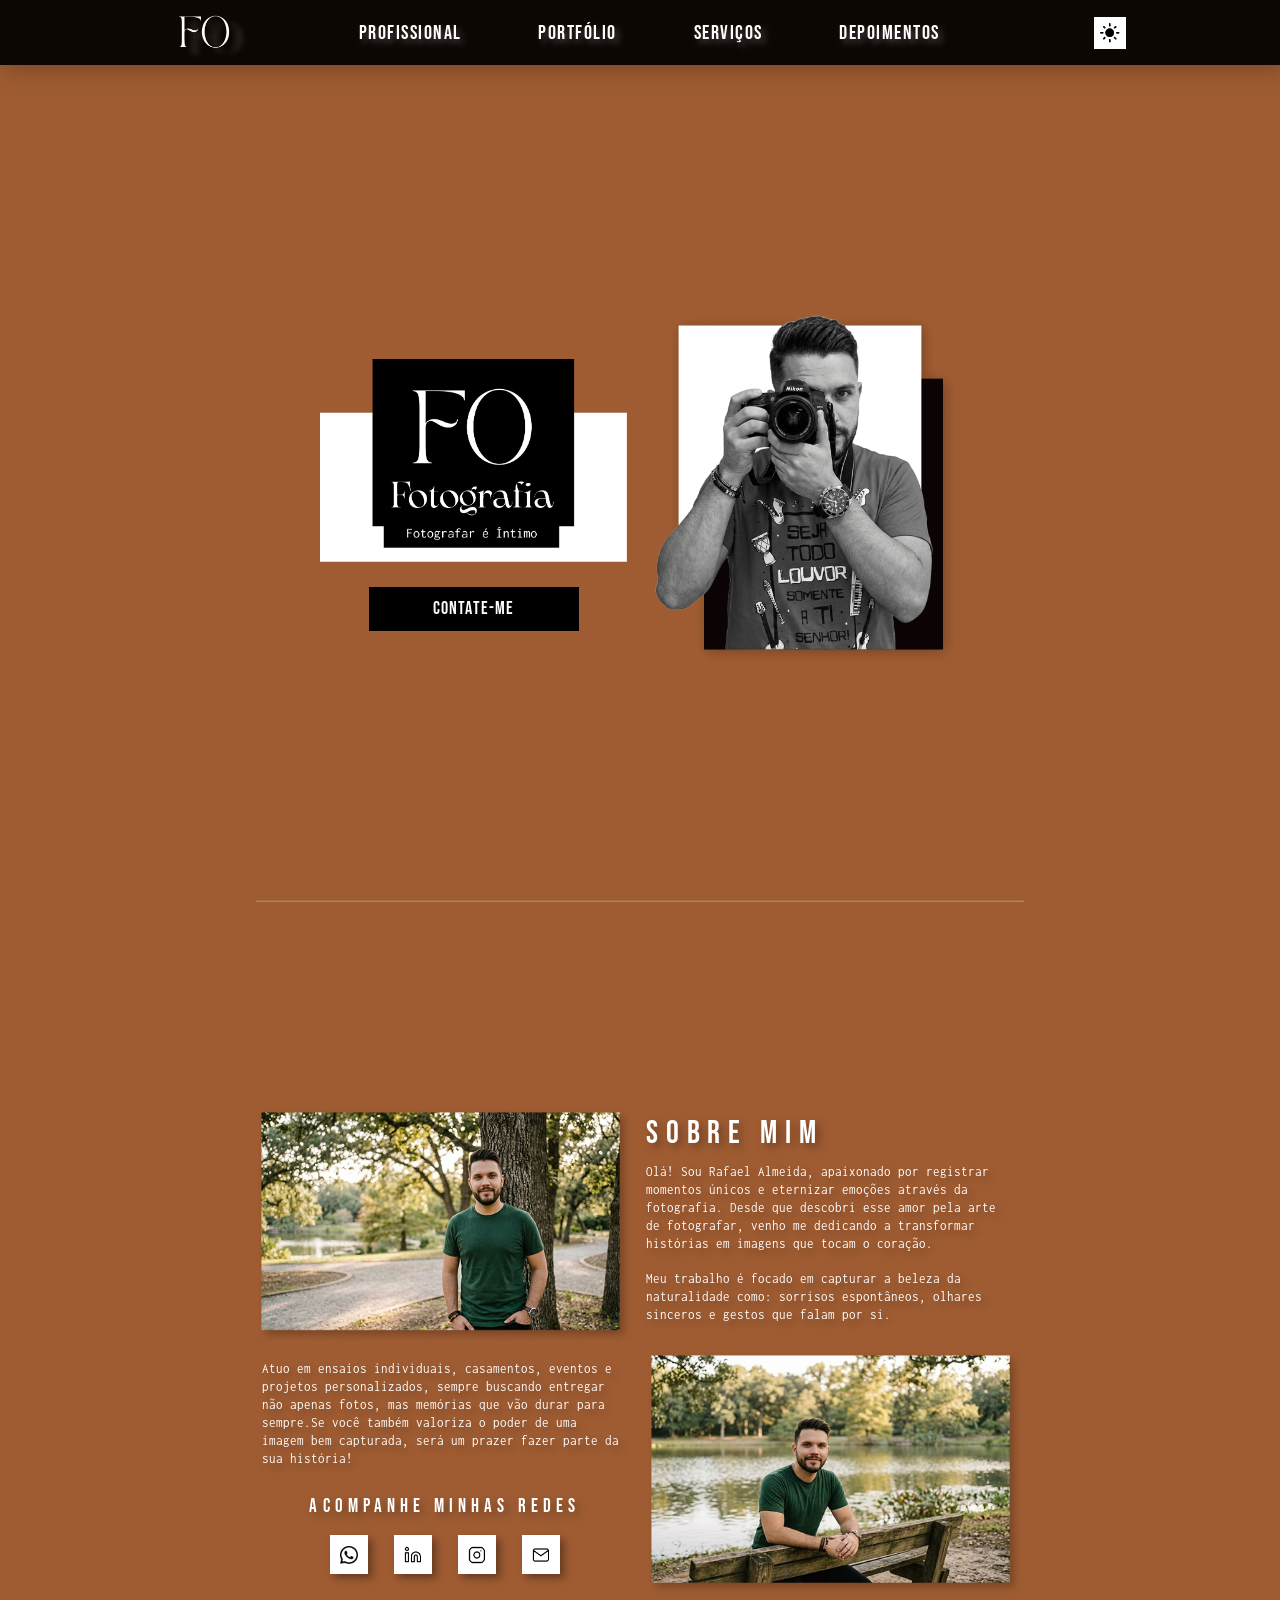
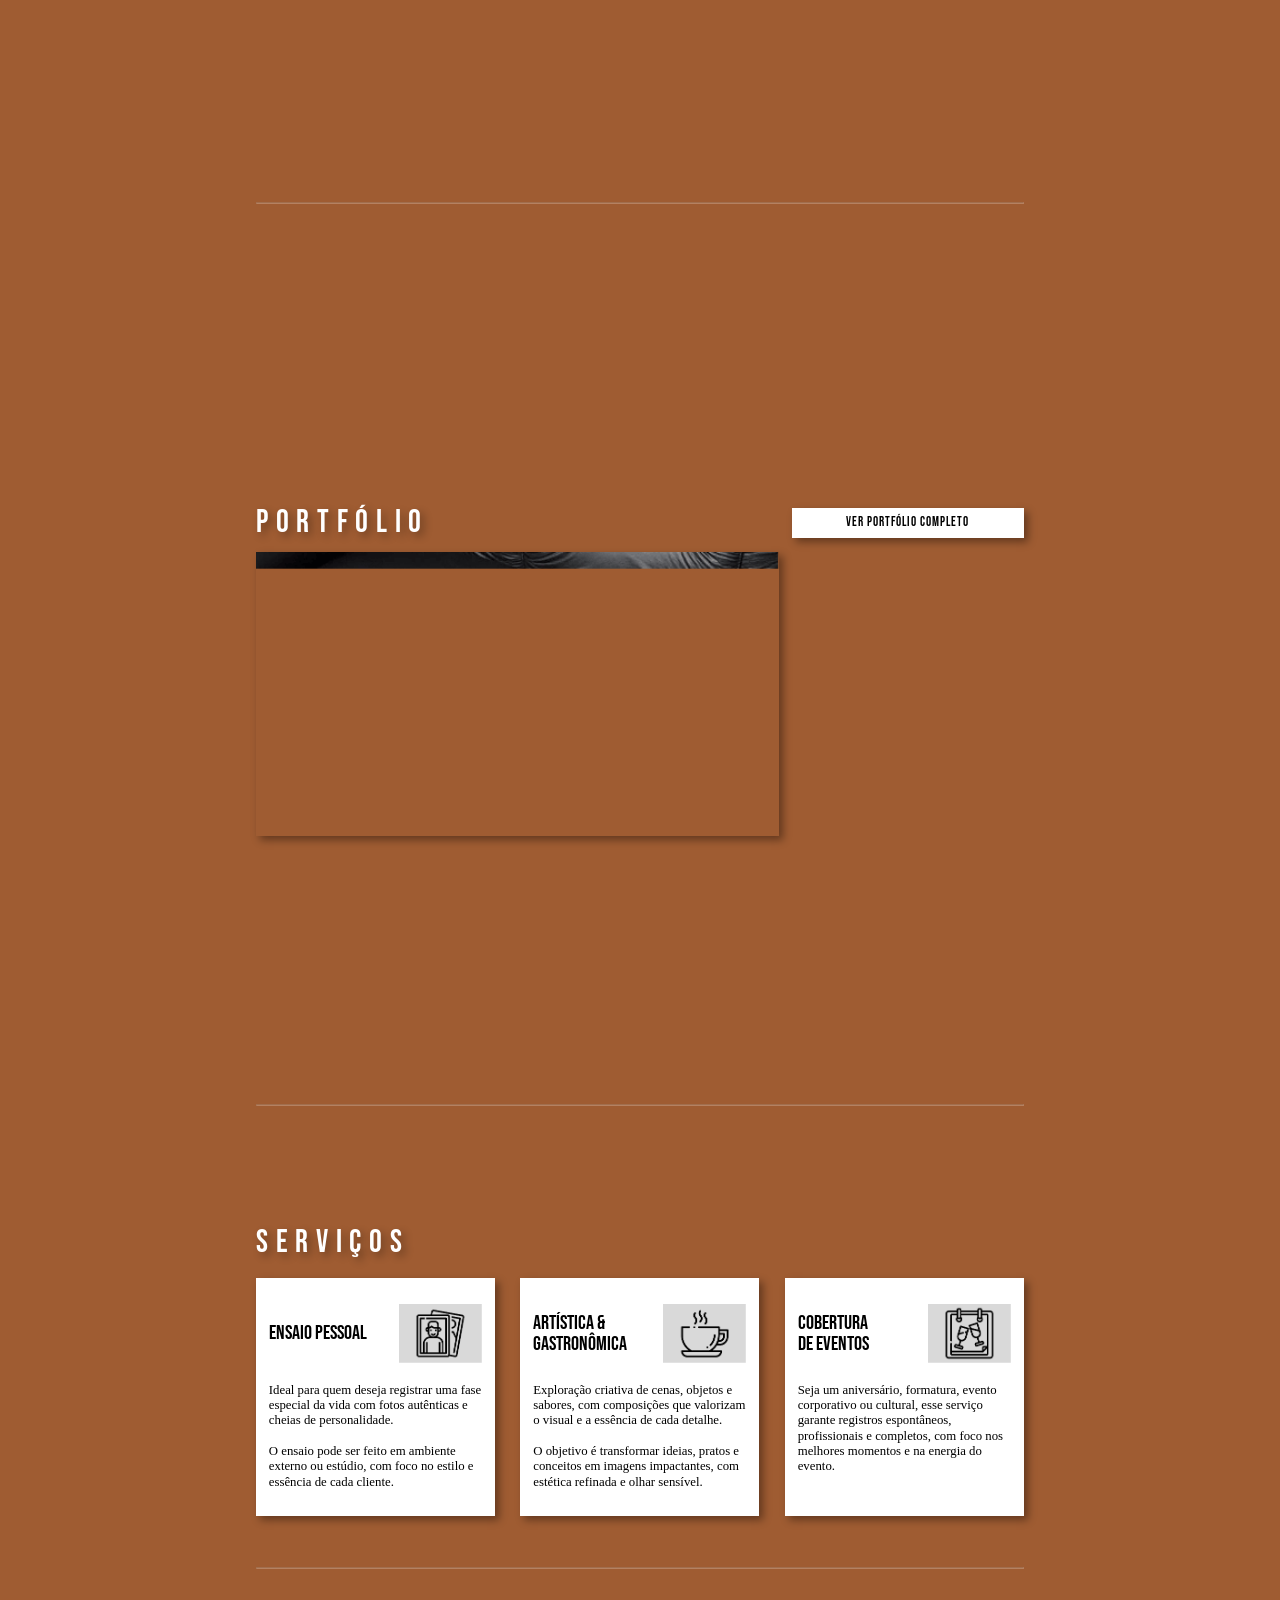
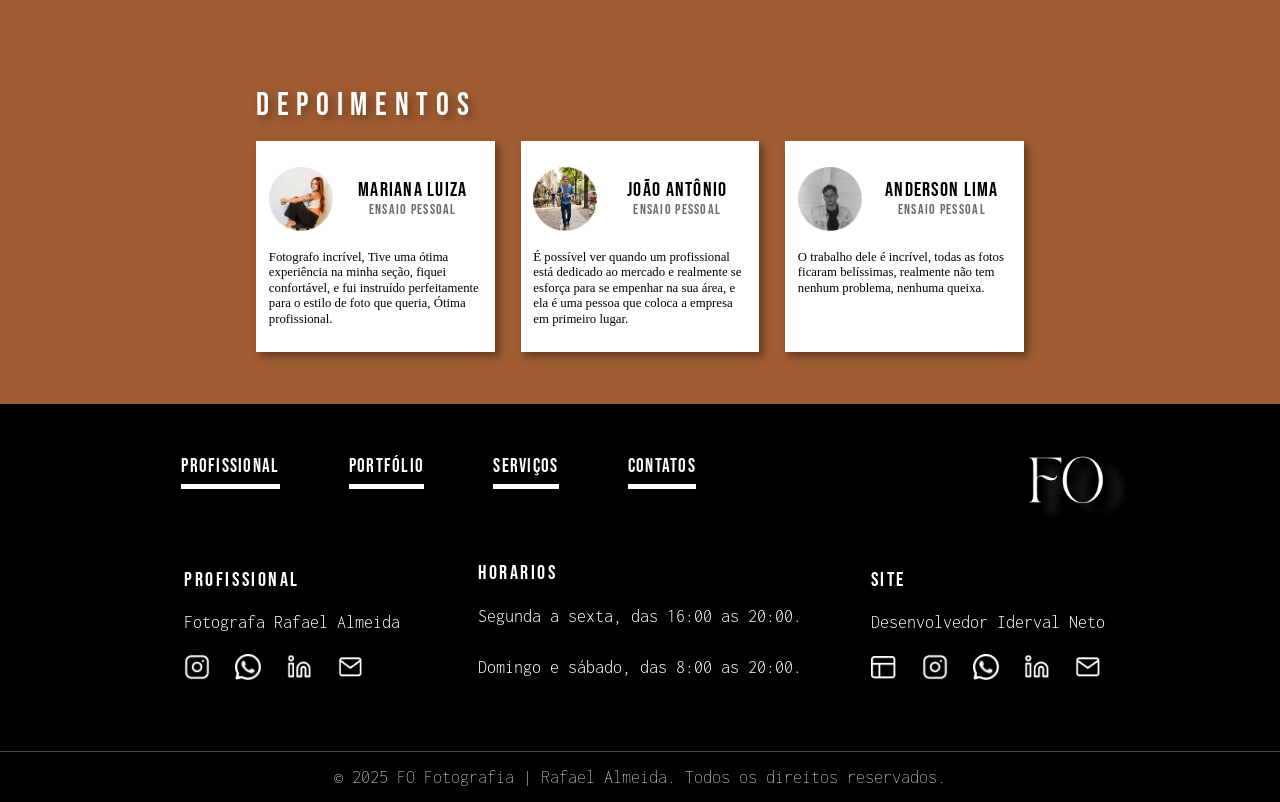
==== index.html @ a3df3e4e "feat: adiciona metatags de divulgação e imagem og" ====
<!doctype html>
<html lang="pt-br" class="tema-dark">
  <head>
    <link rel="stylesheet" href="style/style.css" />
    <meta charset="UTF-8" />
    <meta name="viewport" content="width=device-width, initial-scale=1.0" />

    <meta
      name="description"
      content="Confira meus projetos e experiências como desenvolvedor."
    />

    <meta property="og:type" content="website" />
    <meta property="og:title" content="Fo Fotografia - Fotografar é Íntimo" />
    <meta
      property="og:description"
      content="Confira fotos de antigos clientes e saiba mais sobre meus serviços."
    />
    <meta
      property="og:image"
      content="https://iderval-neto-dev.netlify.app/src/img/og-img.png"
    />
    <meta property="og:url" content="https://iderval-neto-dev.netlify.app/" />
    <meta property="og:image:width" content="1200" />
    <meta property="og:image:height" content="630" />

    <meta name="twitter:card" content="summary_large_image" />
    <meta name="twitter:title" content="Fo Fotografia - Fotografar é Íntimo" />
    <meta
      name="twitter:description"
      content="Confira fotos de antigos clientes e saiba mais sobre meus serviços."
    />
    <meta
      name="twitter:image"
      content="https://iderval-neto-dev.netlify.app/src/img/og-img.png"
    />

    <link rel="icon" href="favicon.png" />
    <title>Fo Fotografia</title>
  </head>

  <body>
    <header class="menu-select menu-hidden">
      <button class="button-menu">
        <img
          class="img-menu"
          src="src/icon/icon-menu-white.png"
          alt="icone de menu"
        />
      </button>

      <a href="#home" title="Seção Inicial"
        ><img
          class="logo-header"
          src="src/img/logo-white.png"
          alt="logo da Fo Fotografia"
      /></a>

      <nav>
        <ul>
          <li><a href="#about" title="Seção Sobre Mim">PROFISSIONAL</a></li>
          <li>
            <a href="#portfolio" title="Seção de Portifólio">PORTFÓLIO</a>
          </li>
          <li><a href="#services" title="Seção de Serviços">SERVIÇOS</a></li>
          <li>
            <a href="#testimonials" title="Seção de Depoimentos">Depoimentos</a>
          </li>
        </ul>
      </nav>

      <button class="mode-button" title="Mude o Tema">
        <img
          class="icon-mode"
          src="src/icon/icon-dark-mode.png"
          alt="icone de tema luz"
        />
      </button>
    </header>
    <main>
      <section id="home">
        <div class="home-container">
          <picture class="img-banner-home">
            <source
              media="(min-width:1000px)"
              srcset="src/img/banner-home-desktop.png"
            />
            <source
              media="(min-width:500px)"
              srcset="src/img/banner-home-tablet.png"
            />
            <img
              src="src/img/banner-home-mobile.png"
              alt="foto do fotografo tirando foto"
            />
          </picture>
          <picture class="img-content-home">
            <source
              media="(min-width:1000px)"
              srcset="src/img/banner-content-home-desktop.png"
            />
            <source
              media="(min-width:500px)"
              srcset="src/img/banner-content-home-tablet.png"
            />
            <img
              src="src/img/banner-content-home-mobile.png"
              alt="imagem com a logo da Fo Fotografia."
            />
          </picture>
          <a
            href="#"
            title="Entre em Contato Comigo"
            target="_blank"
            class="buttom-contact-home"
            >Contate-me</a
          >
        </div>
      </section>

      <hr />

      <section id="about">
        <div class="container-about">
          <h1 class="title-section">Sobre mim</h1>

          <picture class="img-about-1">
            <img
              src="src/img/img-1-about.png"
              alt="Foto do fotogrado encostado em uma arvore"
              loading="lazy"
            />
          </picture>

          <p class="p-1">
            Olá! Sou Rafael Almeida, apaixonado por registrar momentos únicos e
            eternizar emoções através da fotografia. Desde que descobri esse
            amor pela arte de fotografar, venho me dedicando a transformar
            histórias em imagens que tocam o coração.<br /><br />Meu trabalho é
            focado em capturar a beleza da naturalidade como: sorrisos
            espontâneos, olhares sinceros e gestos que falam por si.
          </p>

          <picture class="img-about-2">
            <img
              src="src/img/img-2-about.png"
              alt="Foto do fotogrado sentando em um banco com um lago atras dele"
              loading="lazy"
            />
          </picture>

          <p class="p-2">
            Atuo em ensaios individuais, casamentos, eventos e projetos
            personalizados, sempre buscando entregar não apenas fotos, mas
            memórias que vão durar para sempre.Se você também valoriza o poder
            de uma imagem bem capturada, será um prazer fazer parte da sua
            história!
          </p>

          <div class="section-socials">
            <h2>Acompanhe Minhas Redes</h2>
            <div class="icons-about">
              <a href="#" title="Fale Comigo Pelo Whatsapp" target="_blank"
                ><img
                  class="about-whatsapp"
                  src="src/icon/icon-whatsapp-black.png"
                  alt="icone do whatsapp"
              /></a>
              <a href="#" title="Veja meu Linkedin" target="_blank"
                ><img
                  class="about-linkedin"
                  src="src/icon/icon-linkedin-black.png"
                  alt="icone do linkedin"
              /></a>
              <a href="#" title="Veja meu Instagram" target="_blank"
                ><img
                  class="about-instagram"
                  src="src/icon/icon-instagram-black.png"
                  alt="icone do instagram"
              /></a>
              <a href="#" title="Me mande um e-mail" target="_blank"
                ><img
                  class="about-e-mail"
                  src="src/icon/icon-e-mail-black.png"
                  alt="icone do e-mail"
              /></a>
            </div>
          </div>
        </div>
      </section>

      <hr />

      <section id="portfolio">
        <div class="container-portfolio">
          <h1 class="title-section">Portfólio</h1>

          <div class="content-portfolio">
            <picture class="img1">
              <source
                media="(min-width:1000px)"
                srcset="src/img/portfolio/geral/img-portfolio-1-desktop.png"
              />

              <img
                src="src/img/portfolio/geral/img-portfolio-1.png"
                alt="foto de um cliente fazendo pose encostado em um sofá de couro"
                loading="lazy"
              />
            </picture>

            <picture class="img2">
              <source
                media="(min-width:1000px)"
                srcset="src/img/portfolio/geral/img-portfolio-2-desktop.png" />

              <img
                src="src/img/portfolio/geral/img-portfolio-2.png"
                alt="foto de um cliente fazendo pose encostado em uma parede"
                loading="lazy"
            /></picture>

            <picture class="img3">
              <source
                media="(min-width:1000px)"
                srcset="src/img/portfolio/geral/img-portfolio-3-desktop.png" />

              <img
                src="src/img/portfolio/geral/img-portfolio-3.png"
                alt="foto de um evento/show"
                loading="lazy"
            /></picture>

            <picture class="img4">
              <source
                media="(min-width:1000px)"
                srcset="src/img/portfolio/geral/img-portfolio-4-desktop.png" />

              <img
                src="src/img/portfolio/geral/img-portfolio-4.png"
                alt="foto de um cliente sentado fazendo pose e um banco com o fundo todo branco"
                loading="lazy"
            /></picture>

            <picture class="img5">
              <source
                media="(min-width:1000px)"
                srcset="src/img/portfolio/geral/img-portfolio-5-desktop.png" />

              <img
                src="src/img/portfolio/geral/img-portfolio-5.png"
                alt="foto de 3 clientes fazendo pose juntos com um fundo metalico"
                loading="lazy"
            /></picture>

            <picture class="img6">
              <source
                media="(min-width:1000px)"
                srcset="src/img/portfolio/geral/img-portfolio-6-desktop.png"
                loading="lazy" />

              <img
                src="src/img/portfolio/geral/img-portfolio-6.png"
                alt="foto de um cliente fazendo pose no inicio de uma escadaria"
            /></picture>

            <picture class="img7">
              <source
                media="(min-width:1000px)"
                srcset="src/img/portfolio/geral/img-portfolio-7-desktop.png" />

              <img
                src="src/img/portfolio/geral/img-portfolio-7.png"
                alt="foto de uma torta de maracujá em um prato branco"
                loading="lazy"
            /></picture>
          </div>

          <a
            href="portfolio.html"
            title="Ver portfolio"
            class="button-portfolio"
            >Ver Portfólio Completo</a
          >
        </div>
      </section>

      <hr />

      <section id="services">
        <div class="container-services">
          <h1 class="title-section">Serviços</h1>
          <div class="content-services">
            <article>
              <header>
                <h2>ensaio pessoal</h2>
                <picture>
                  <source
                    media="(500px)"
                    srcset="src/img/img-service-1-desktop.png"
                  />
                  <img
                    src="src/img/img-service-1-mobile.png"
                    alt="imagem animada de fotos de pessoas representando fotos de ensaio pessoal"
                  />
                </picture>
              </header>
              <footer>
                <p>
                  Ideal para quem deseja registrar uma fase especial da vida com
                  fotos autênticas e cheias de personalidade.<br /><br />O
                  ensaio pode ser feito em ambiente externo ou estúdio, com foco
                  no estilo e essência de cada cliente.
                </p>
              </footer>
            </article>

            <article>
              <header>
                <h2>Artística &<br />Gastronômica</h2>
                <picture>
                  <source
                    media="(500px)"
                    srcset="src/img/img-service-2-desktop.png"
                  />
                  <img
                    src="src/img/img-service-2-mobile.png"
                    alt="imagem de uma xicara representando foto artistica e gastronõmica"
                  />
                </picture>
              </header>
              <footer>
                <p>
                  Exploração criativa de cenas, objetos e sabores, com
                  composições que valorizam o visual e a essência de cada
                  detalhe.<br /><br />O objetivo é transformar ideias, pratos e
                  conceitos em imagens impactantes, com estética refinada e
                  olhar sensível.
                </p>
              </footer>
            </article>

            <article>
              <header>
                <h2>Cobertura<br />de Eventos</h2>
                <picture>
                  <source
                    media="(500px)"
                    srcset="src/img/img-service-3-desktop.png"
                  />
                  <img
                    src="src/img/img-service-3-mobile.png"
                    alt="imagem de um calendario com uma imagem de taças, representando seção de cobertura de eventos"
                  />
                </picture>
              </header>
              <footer>
                <p>
                  Seja um aniversário, formatura, evento corporativo ou
                  cultural, esse serviço garante registros espontâneos,
                  profissionais e completos, com foco nos melhores momentos e na
                  energia do evento.
                </p>
              </footer>
            </article>
          </div>
        </div>
      </section>

      <hr />

      <section id="testimonials">
        <div class="container-testimonials">
          <h1 class="title-section">Depoimentos</h1>
          <div class="content-testimonials">
            <article>
              <header>
                <img
                  src="src/img/img-testimonials-1.png"
                  alt="foto de perfil do clinete Mariana Luiza"
                />
                <div class="content-text">
                  <h2>Mariana Luiza</h2>
                  <h3>eNSAIO pESSOAL</h3>
                </div>
              </header>
              <footer>
                <p>
                  Fotografo incrível, Tive uma ótima experiência na minha seção,
                  fiquei confortável, e fui instruído perfeitamente para o
                  estilo de foto que queria, Ótima profissional.
                </p>
              </footer>
            </article>

            <article>
              <header>
                <img
                  src="src/img/img-testimonials-2.png"
                  alt="foto de perfil do clinete João Antônio"
                />
                <div class="content-text">
                  <h2>João Antônio</h2>
                  <h3>Ensaio Pessoal</h3>
                </div>
              </header>
              <footer>
                <p>
                  É possível ver quando um profissional está dedicado ao mercado
                  e realmente se esforça para se empenhar na sua área, e ela é
                  uma pessoa que coloca a empresa em primeiro lugar.
                </p>
              </footer>
            </article>

            <article>
              <header>
                <img
                  src="src/img/img-testimonials-3.png"
                  alt="foto de perfil do clinete Anderson lima"
                />
                <div class="content-text">
                  <h2>Anderson lima</h2>
                  <h3>eNSAIO pESSOAL</h3>
                </div>
              </header>
              <footer>
                <p>
                  O trabalho dele é incrível, todas as fotos ficaram belíssimas,
                  realmente não tem nenhum problema, nenhuma queixa.
                </p>
              </footer>
            </article>
          </div>
        </div>
      </section>
    </main>

    <footer class="footer-primary">
      <img
        class="logo-footer"
        src="src/img/logo-white.png"
        alt="Logo do Fo Fotografia"
        loading="lazy"
      />

      <nav>
        <ul>
          <li><a href="#about">Profissional</a></li>
          <li><a href="portfolio.html">Portfólio</a></li>
          <li><a href="#services">Serviços</a></li>
          <li><a href="#home">Contatos</a></li>
        </ul>
      </nav>

      <div class="data-professional container-1">
        <h3>PROFISSIONAL</h3>
        <p>Fotografa Rafael Almeida</p>
        <div class="links-social">
          <a
            href="#"
            title="Instagram do Fotografo"
            target="_blank"
            rel="noopener noreferrer"
            ><img
              src="src/icon/icon-instagram-footer.png"
              alt="icone do instagram"
          /></a>
          <a
            href="#"
            title="Whatsapp do Fotografo"
            target="_blank"
            rel="noopener noreferrer"
            ><img
              src="src/icon/icon-whatsapp-footer.png"
              alt="icone do whatsapp"
          /></a>
          <a
            href="#"
            title="Linkedin do Fotografo"
            target="_blank"
            rel="noopener noreferrer"
            ><img
              src="src/icon/icon-linkedin-footer.png"
              alt="icone do linkedin"
          /></a>
          <a
            href="#"
            title="E-mail do Fotografo"
            target="_blank"
            rel="noopener noreferrer"
            ><img src="src/icon/icon-e-mail-footer.png" alt="icone do e-mail"
          /></a>
        </div>
      </div>

      <div class="data-professional container-2">
        <h3>HORARIOS</h3>
        <p>Segunda a sexta, das 16:00 as 20:00.</p>
        <p>Domingo e sábado, das 8:00 as 20:00.</p>
      </div>

      <div class="data-professional container-3">
        <h3>SITE</h3>
        <p>Desenvolvedor Iderval Neto</p>
        <div class="links-social">
          <a
            href="#"
            title="Site do Desenvolvedor"
            target="_blank"
            rel="noopener noreferrer"
            ><img
              src="src/icon/icon-site-footer.png"
              alt="icone do Site do Desenvolvedor"
          /></a>
          <a
            href="#"
            title="Instagram do Desenvolvedor"
            target="_blank"
            rel="noopener noreferrer"
            ><img
              src="src/icon/icon-instagram-footer.png"
              alt="icone do instagram"
          /></a>
          <a
            href="#"
            title="Whatsapp do Desenvolvedor"
            target="_blank"
            rel="noopener noreferrer"
            ><img
              src="src/icon/icon-whatsapp-footer.png"
              alt="icone do whatsapp"
          /></a>
          <a
            href="#"
            title="Linkedin do Desenvolvedor"
            target="_blank"
            rel="noopener noreferrer"
            ><img
              src="src/icon/icon-linkedin-footer.png"
              alt="icone do linkedin"
          /></a>
          <a
            href="#"
            title="E-mail do Desenvolvedor"
            target="_blank"
            rel="noopener noreferrer"
            ><img src="src/icon/icon-e-mail-footer.png" alt="icone do e-mail"
          /></a>
        </div>
      </div>

      <div class="ms-footer">
        <p>
          © 2025 FO Fotografia | Rafael Almeida. Todos os direitos reservados.
        </p>
      </div>
    </footer>

    <script src="script/script.js" defer></script>
    <script src="script/tema.js" defer></script>
  </body>
</html>
---- style/style.css ----
@import url(reset.css);
@import url(header.css);
@import url(home.css);
@import url(about.css);
@import url(portfolio.css);
@import url(services.css);
@import url(testimonials.css);
@import url(footer.css);
@import url(global.css);
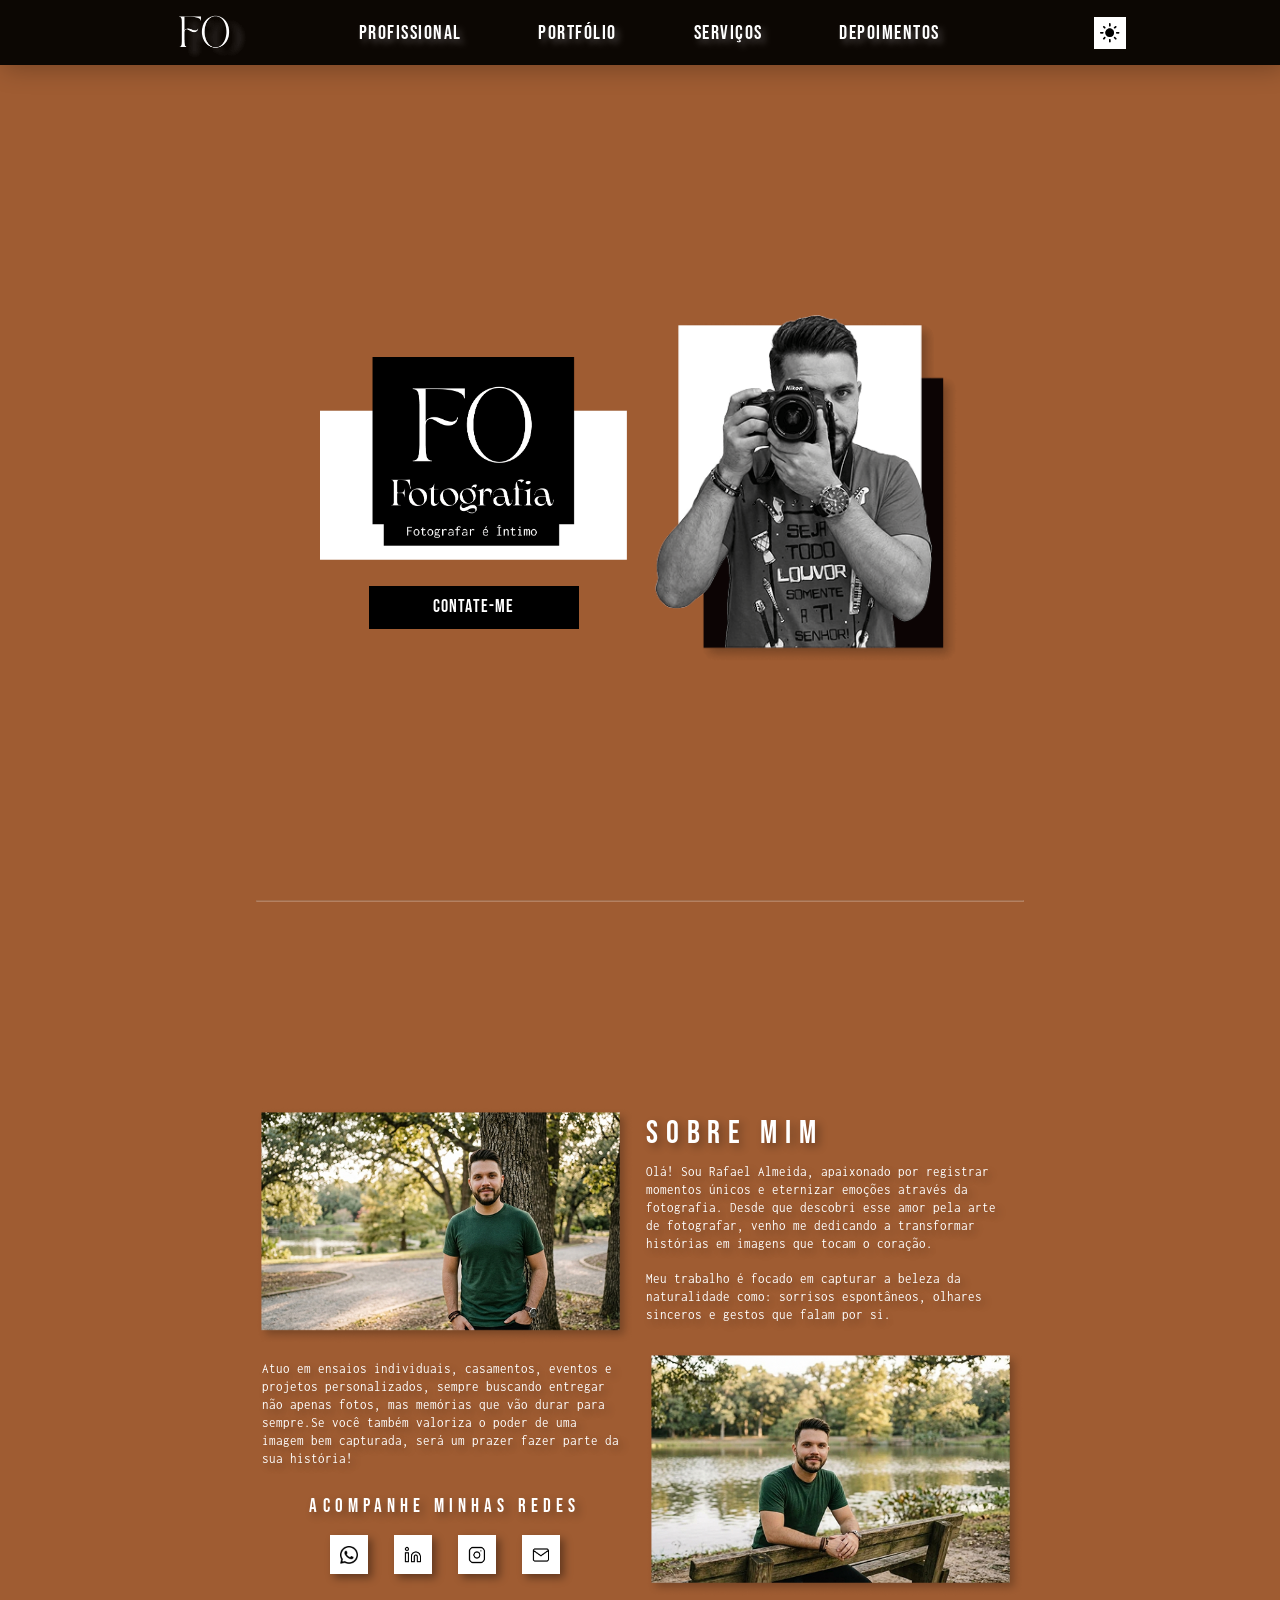
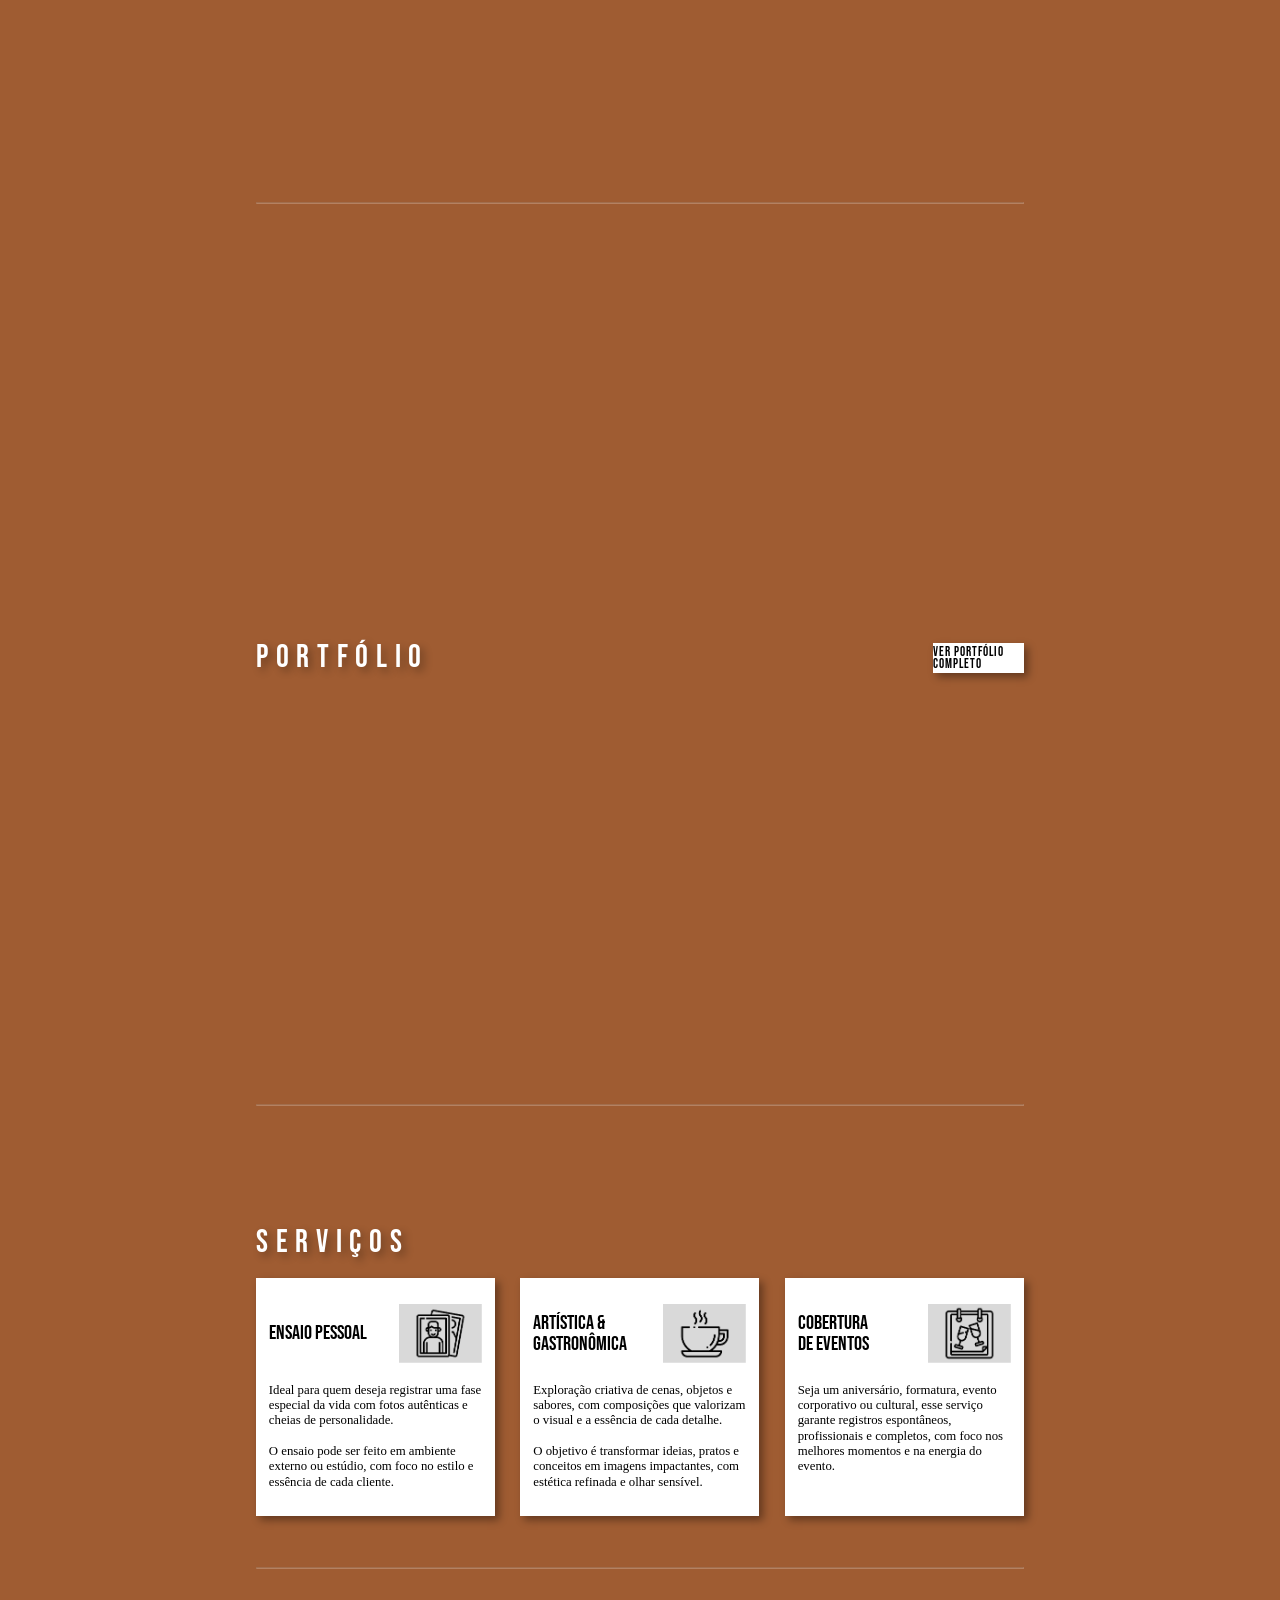
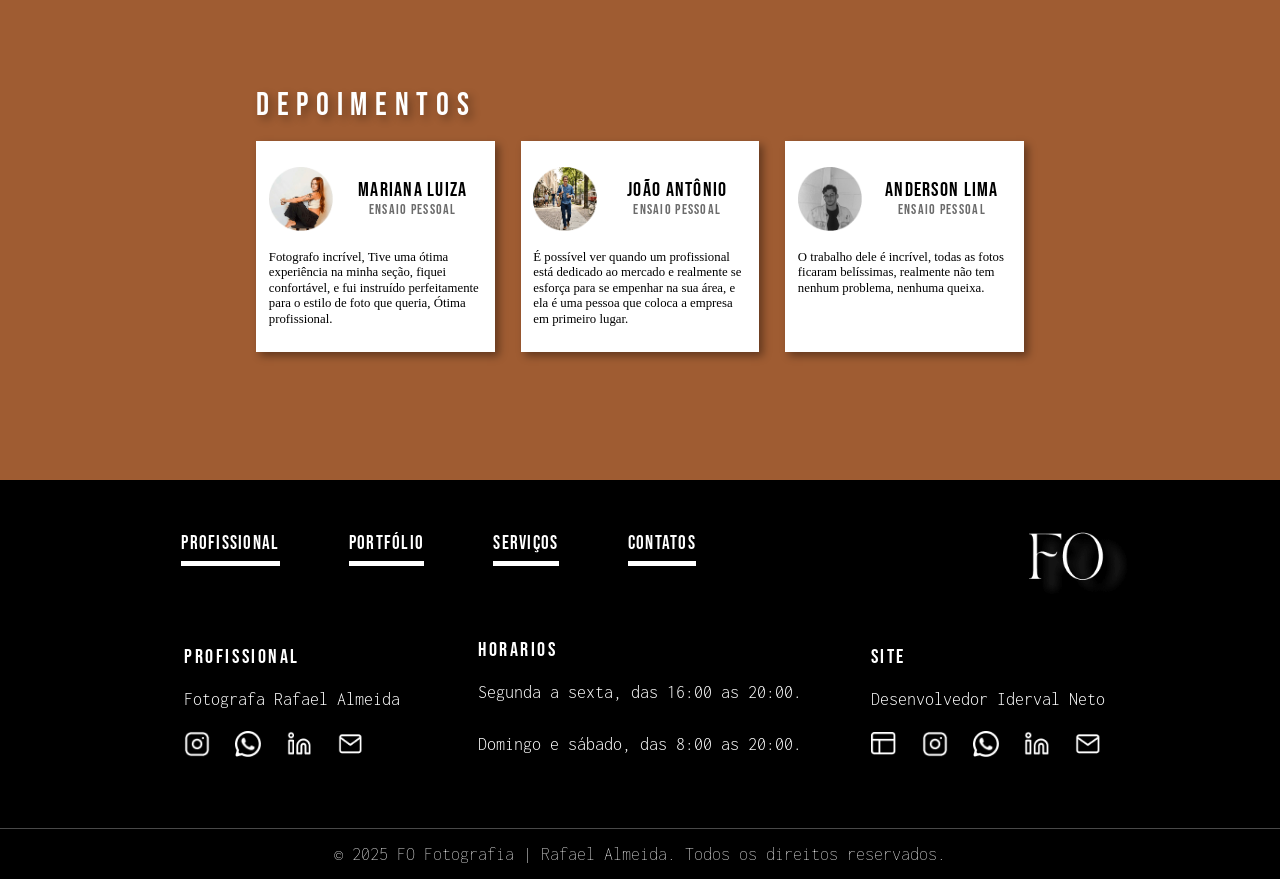
==== commit b9e3ef6f: "feat: adiciona descrição de imagens na pagina portfolio.html" ====
--- a/index.html
+++ b/index.html
@@ -238,7 +238,7 @@
 
               <img
                 src="src/img/portfolio/geral/img-portfolio-4.png"
-                alt="foto de um cliente sentado fazendo pose e um banco com o fundo todo branco"
+                alt="foto de um cliente sentado fazendo pose e um branco com o fundo todo branco"
                 loading="lazy"
             /></picture>
 
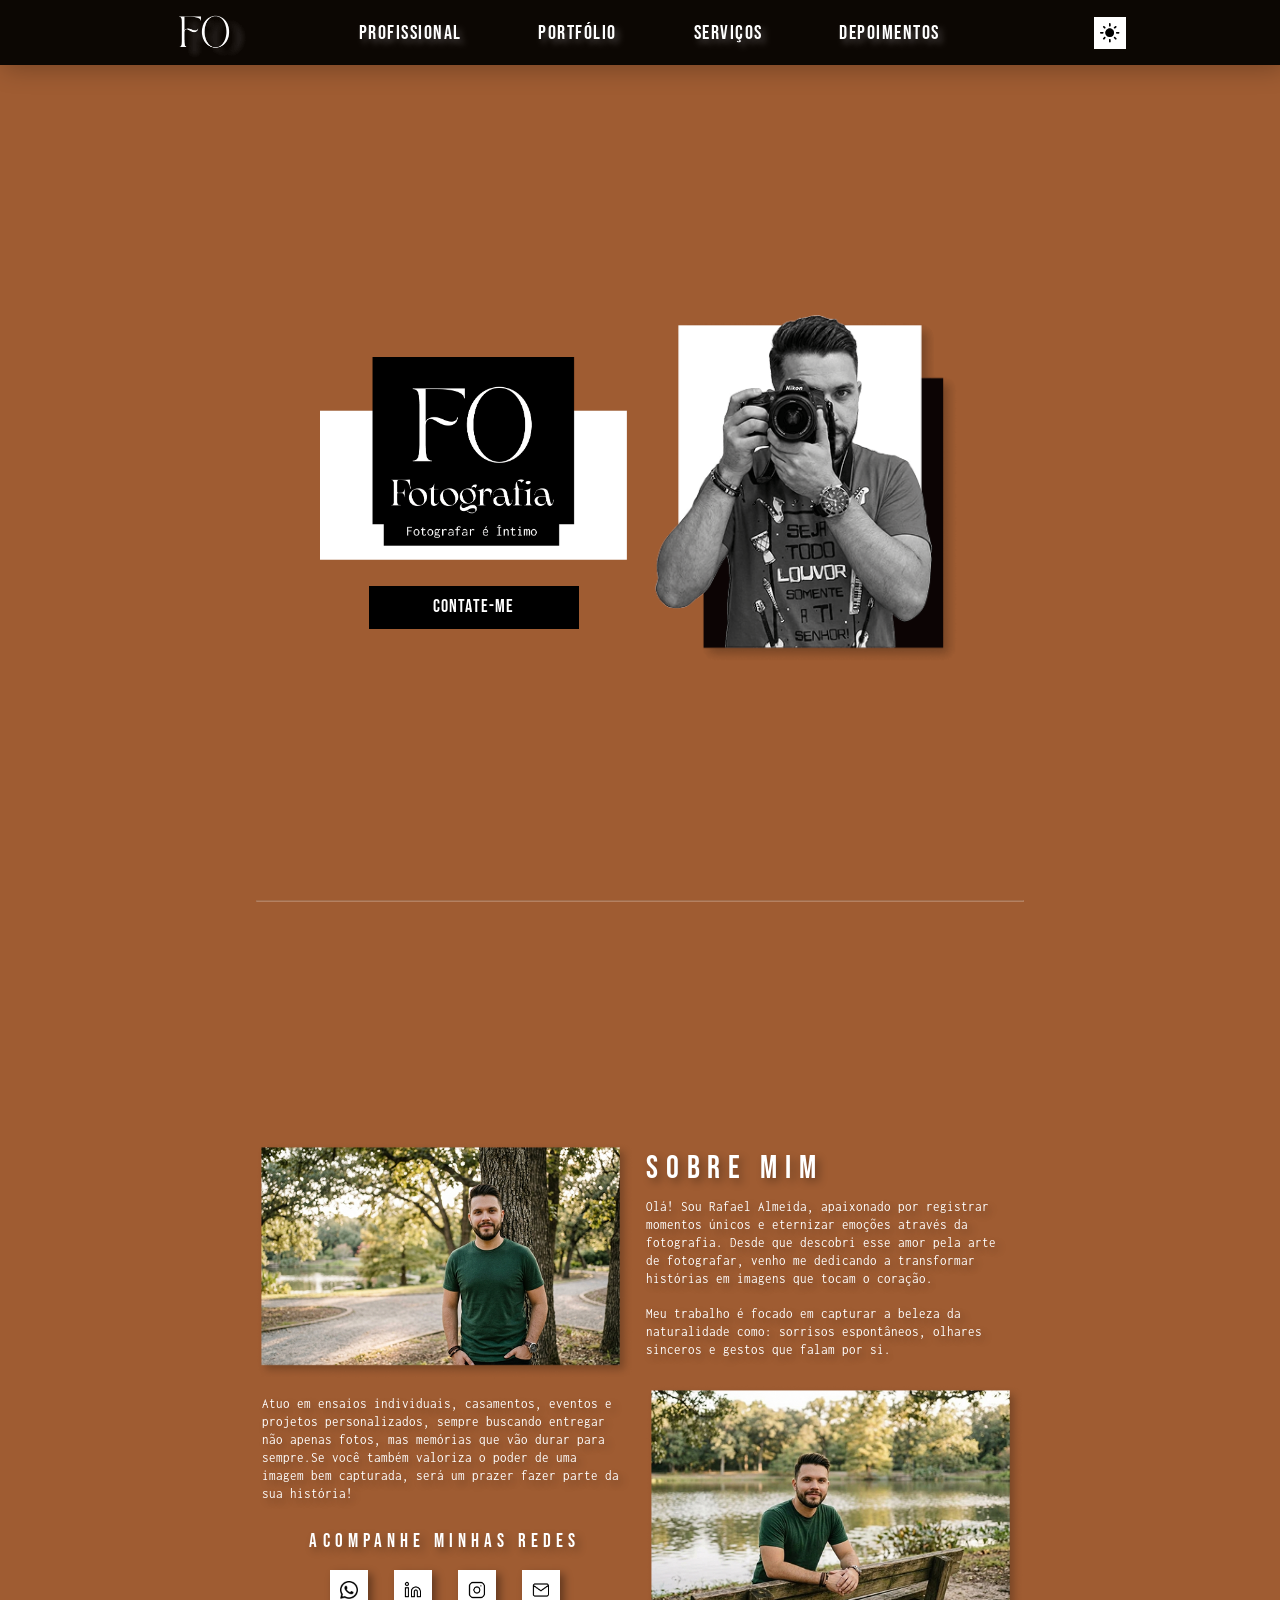
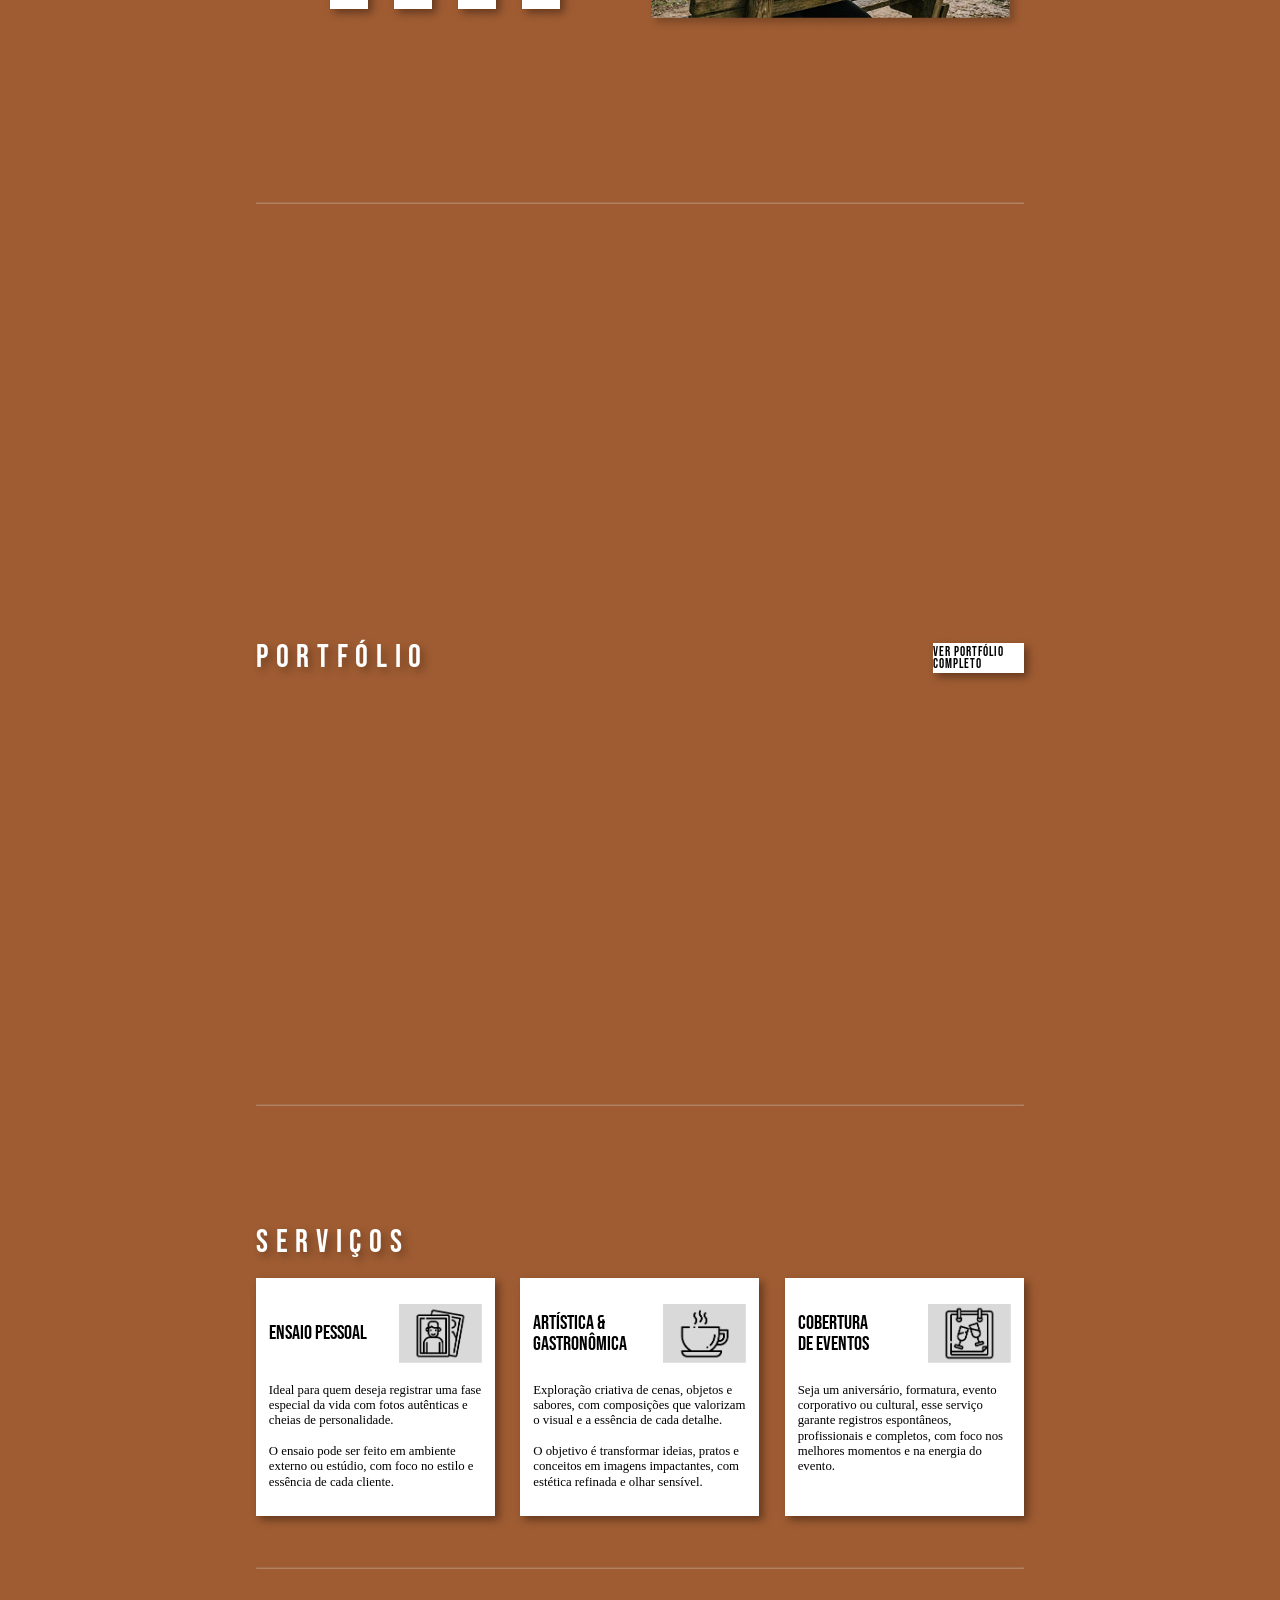
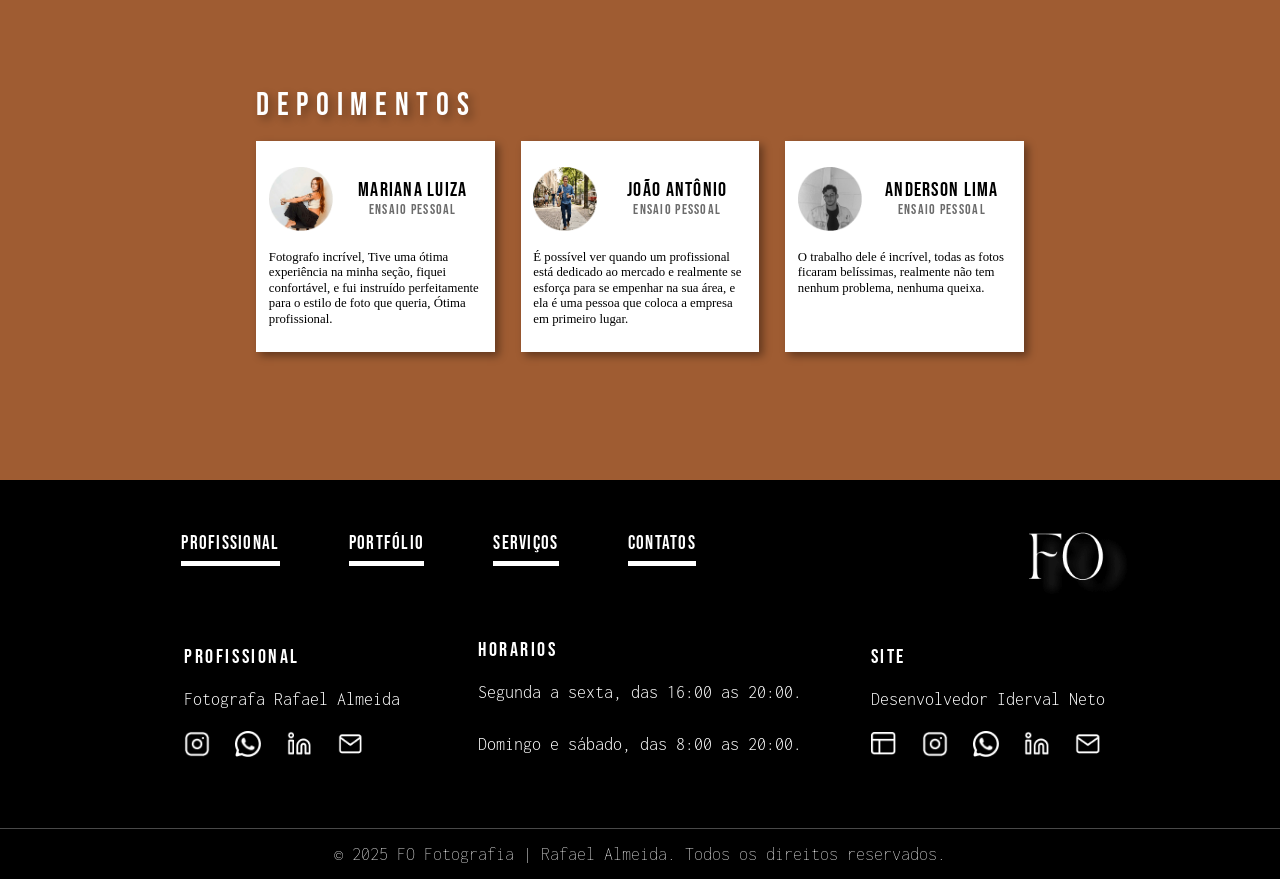
==== commit a6e18c9c: "fix: adiciona correção no link e imagem de compartilhamento do site" ====
--- a/index.html
+++ b/index.html
@@ -18,9 +18,9 @@
     />
     <meta
       property="og:image"
-      content="https://iderval-neto-dev.netlify.app/src/img/og-img.png"
+      content="https://https://fo-fotografia.netlify.app/src/img/og-img.png"
     />
-    <meta property="og:url" content="https://iderval-neto-dev.netlify.app/" />
+    <meta property="og:url" content="https://https://fo-fotografia.netlify.app/" />
     <meta property="og:image:width" content="1200" />
     <meta property="og:image:height" content="630" />
 
@@ -32,7 +32,7 @@
     />
     <meta
       name="twitter:image"
-      content="https://iderval-neto-dev.netlify.app/src/img/og-img.png"
+      content="https://https://fo-fotografia.netlify.app/src/img/og-img.png"
     />
 
     <link rel="icon" href="favicon.png" />
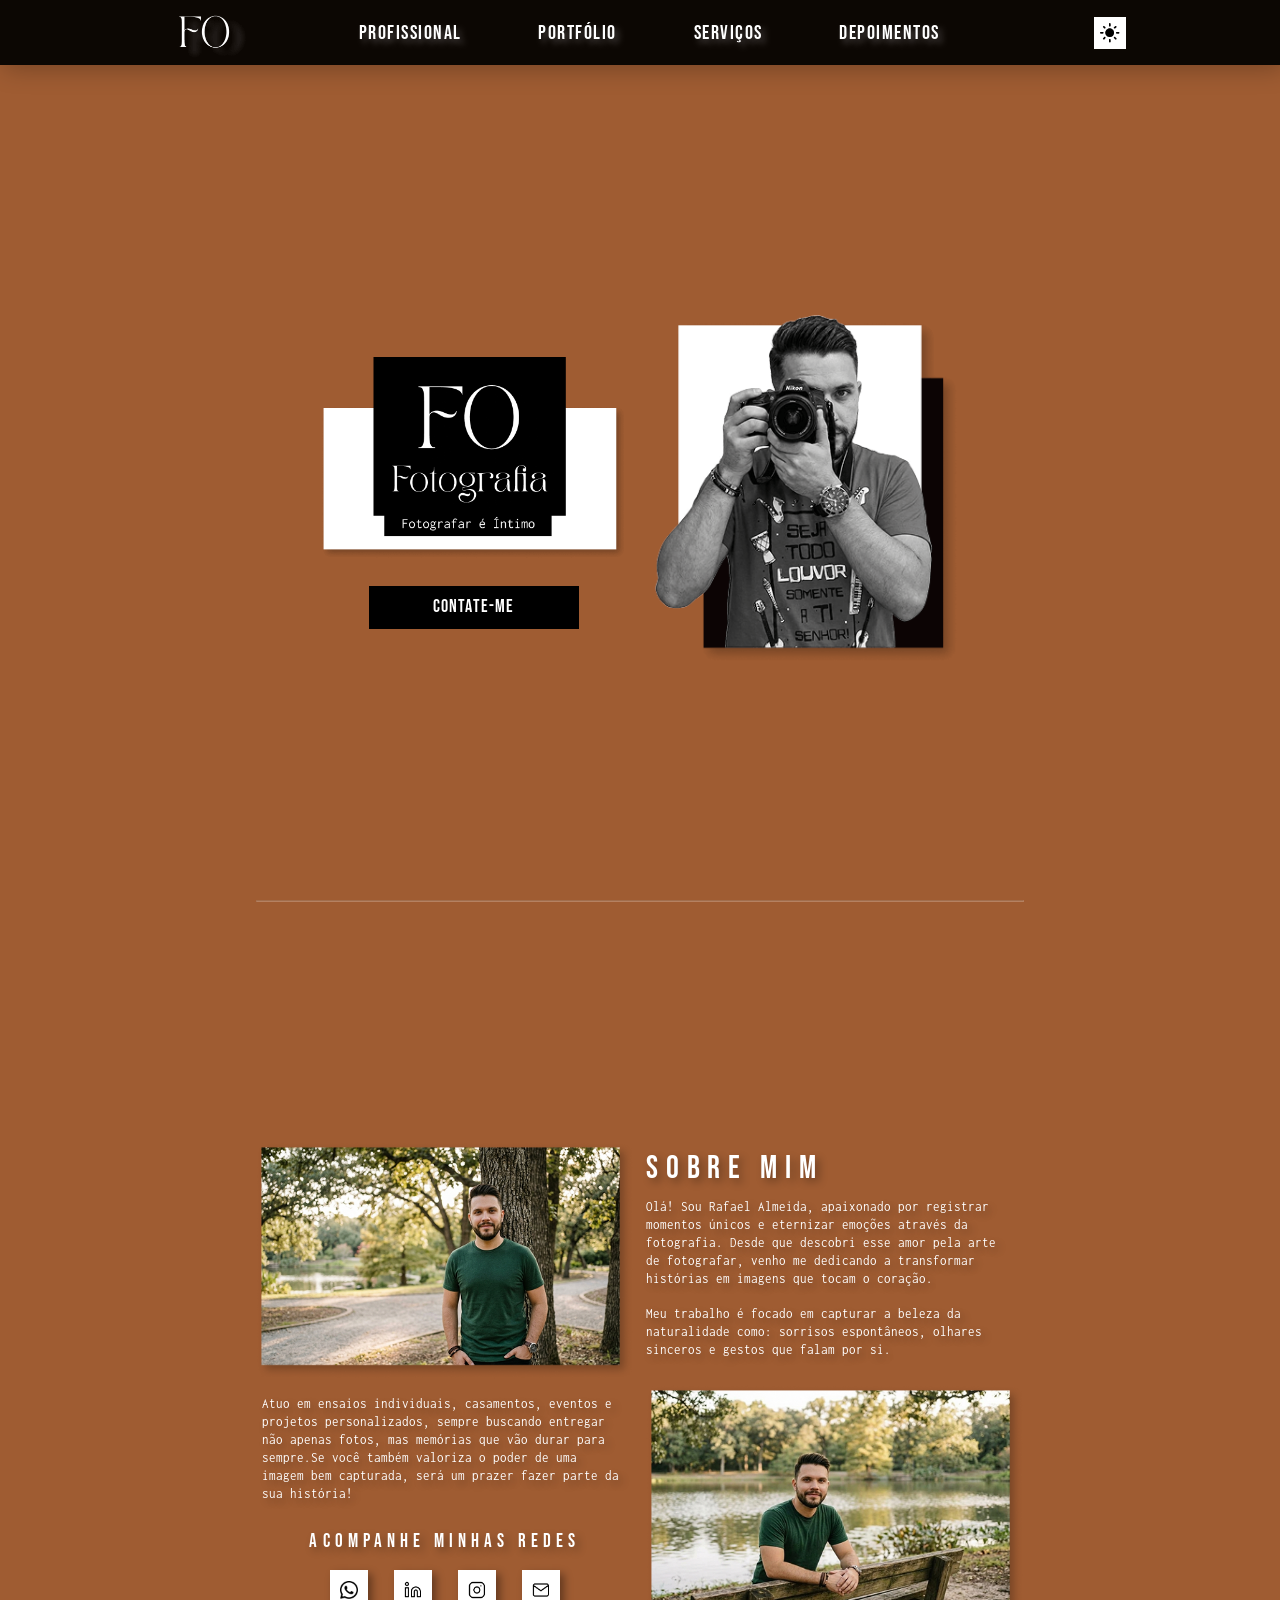
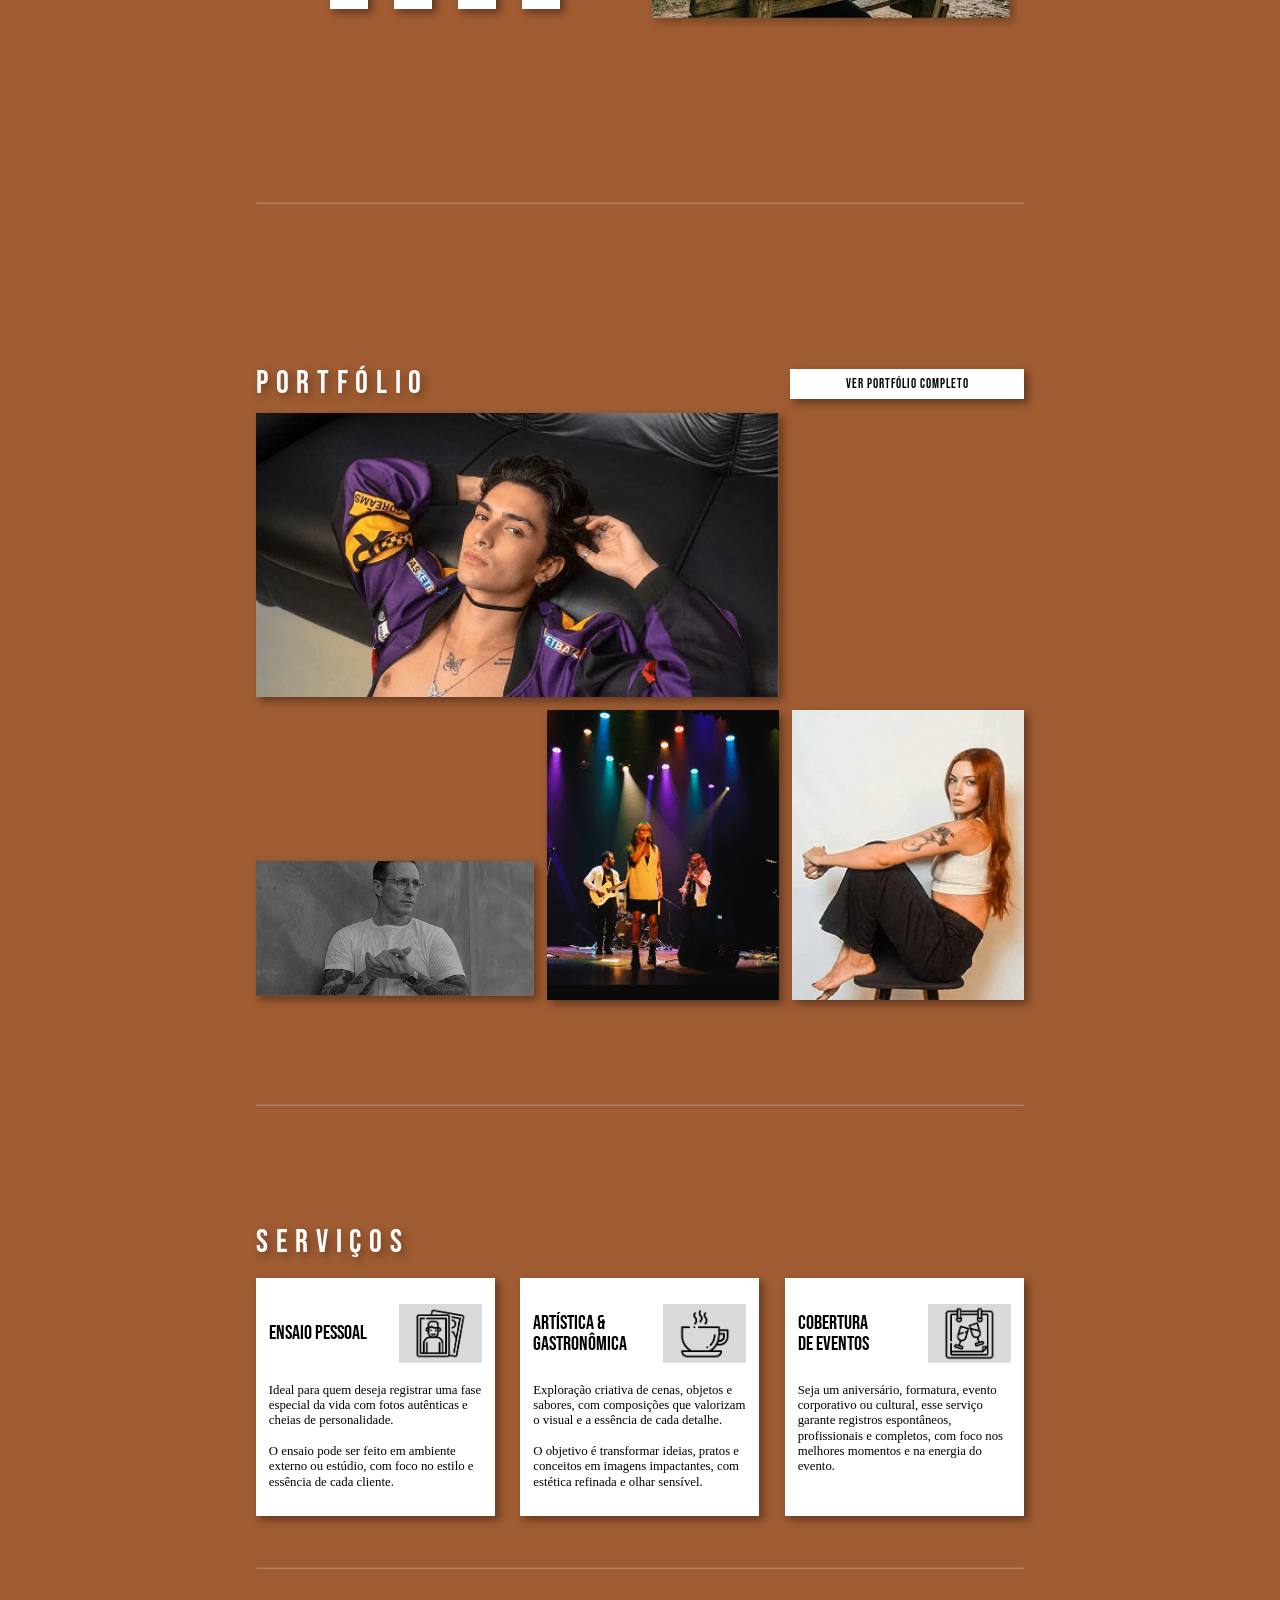
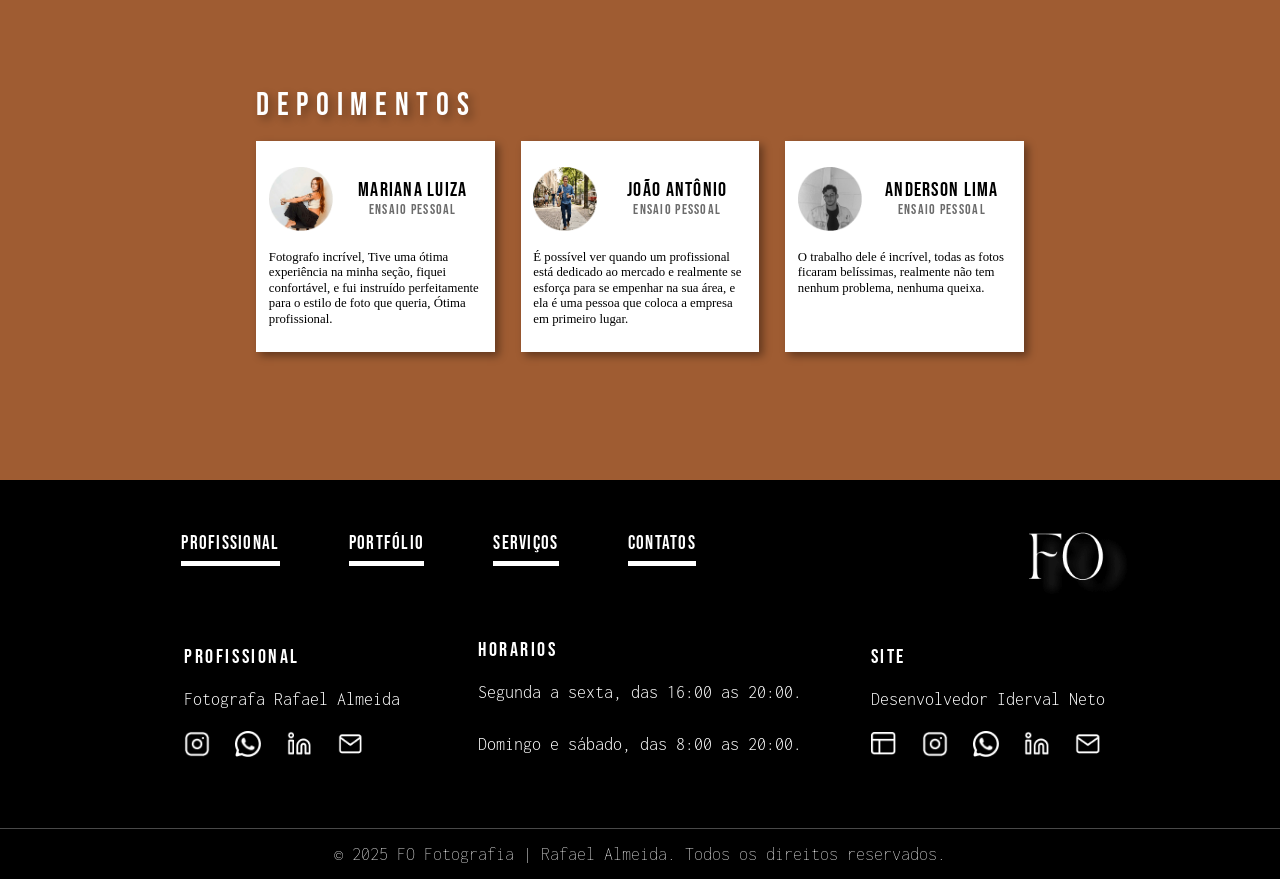
==== commit 3dca116f: "fix: adiciona correção no link e imagem de compartilhamento do site" ====
--- a/index.html
+++ b/index.html
@@ -18,9 +18,9 @@
     />
     <meta
       property="og:image"
-      content="https://https://fo-fotografia.netlify.app/src/img/og-img.png"
+      content="https://fo-fotografia.netlify.app/src/img/og-img.png"
     />
-    <meta property="og:url" content="https://https://fo-fotografia.netlify.app/" />
+    <meta property="og:url" content="https://fo-fotografia.netlify.app/" />
     <meta property="og:image:width" content="1200" />
     <meta property="og:image:height" content="630" />
 
@@ -32,7 +32,7 @@
     />
     <meta
       name="twitter:image"
-      content="https://https://fo-fotografia.netlify.app/src/img/og-img.png"
+      content="https://fo-fotografia.netlify.app/src/img/og-img.png"
     />
 
     <link rel="icon" href="favicon.png" />
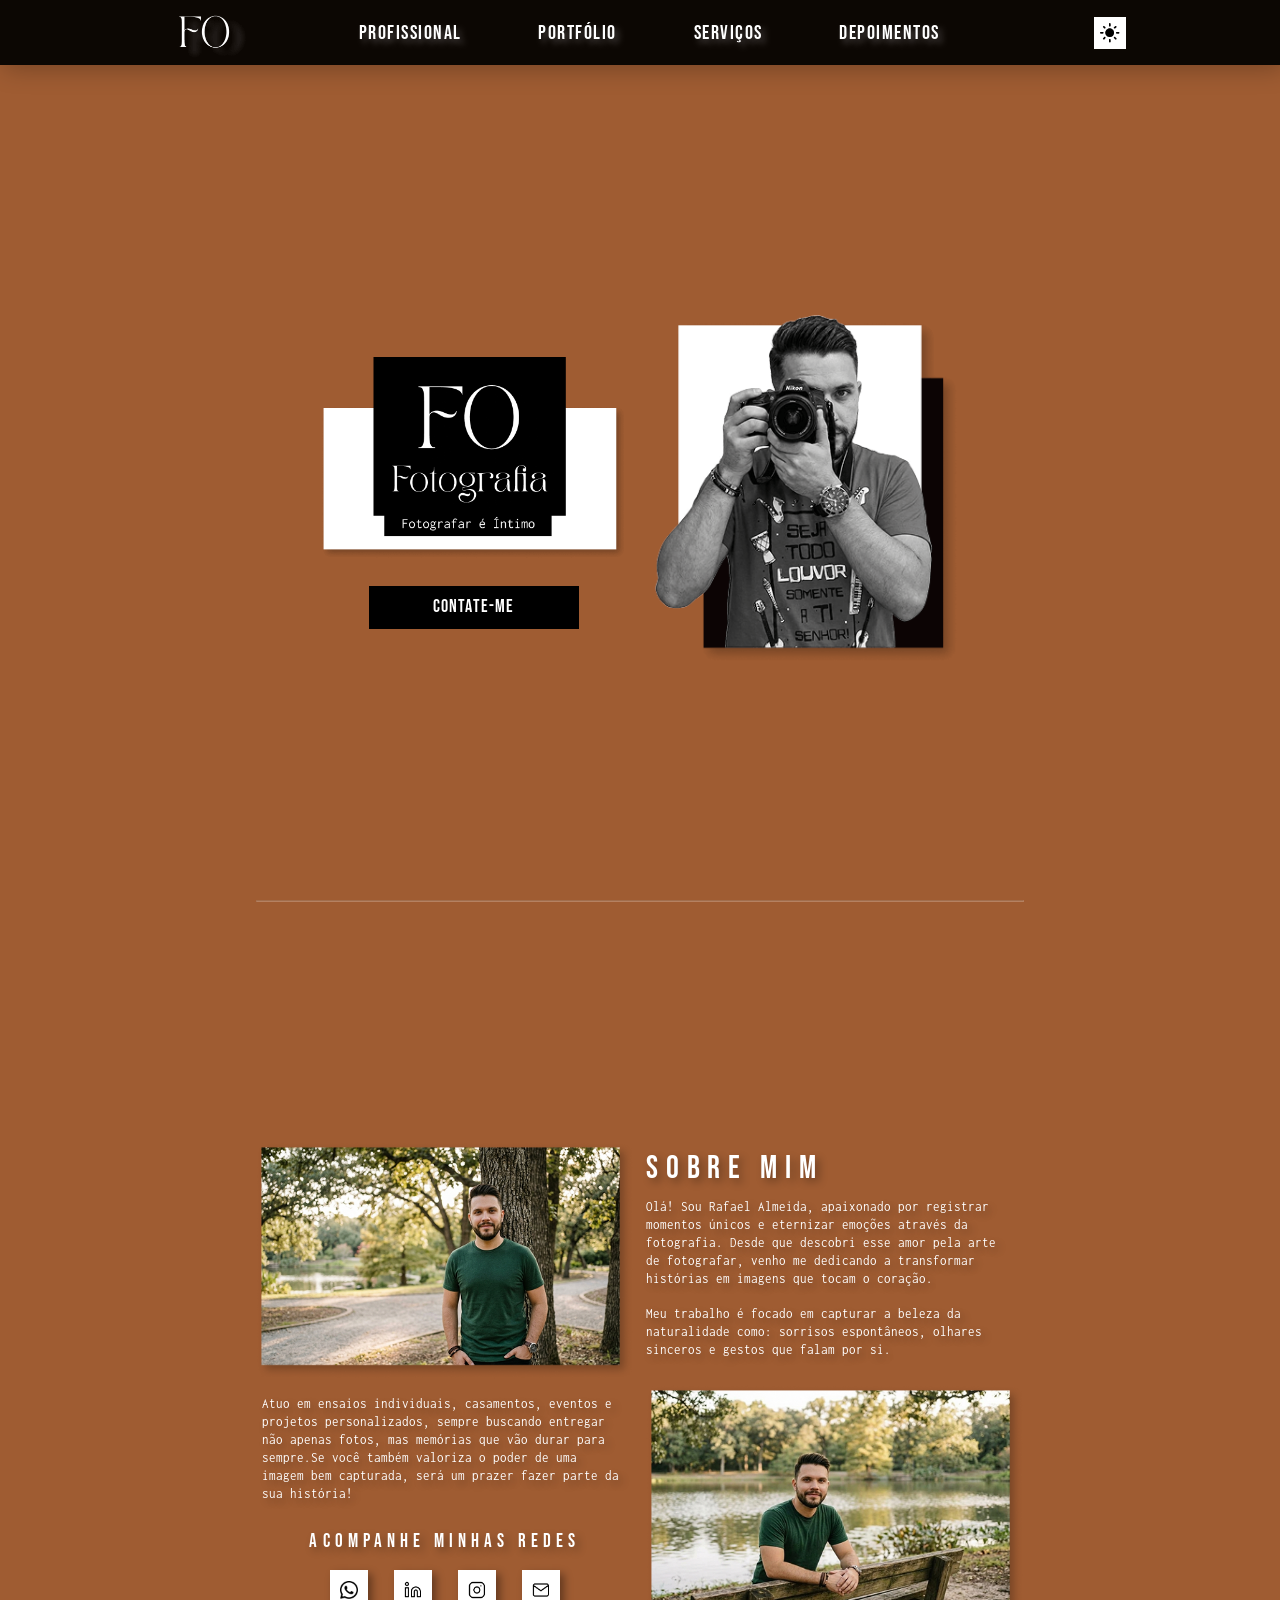
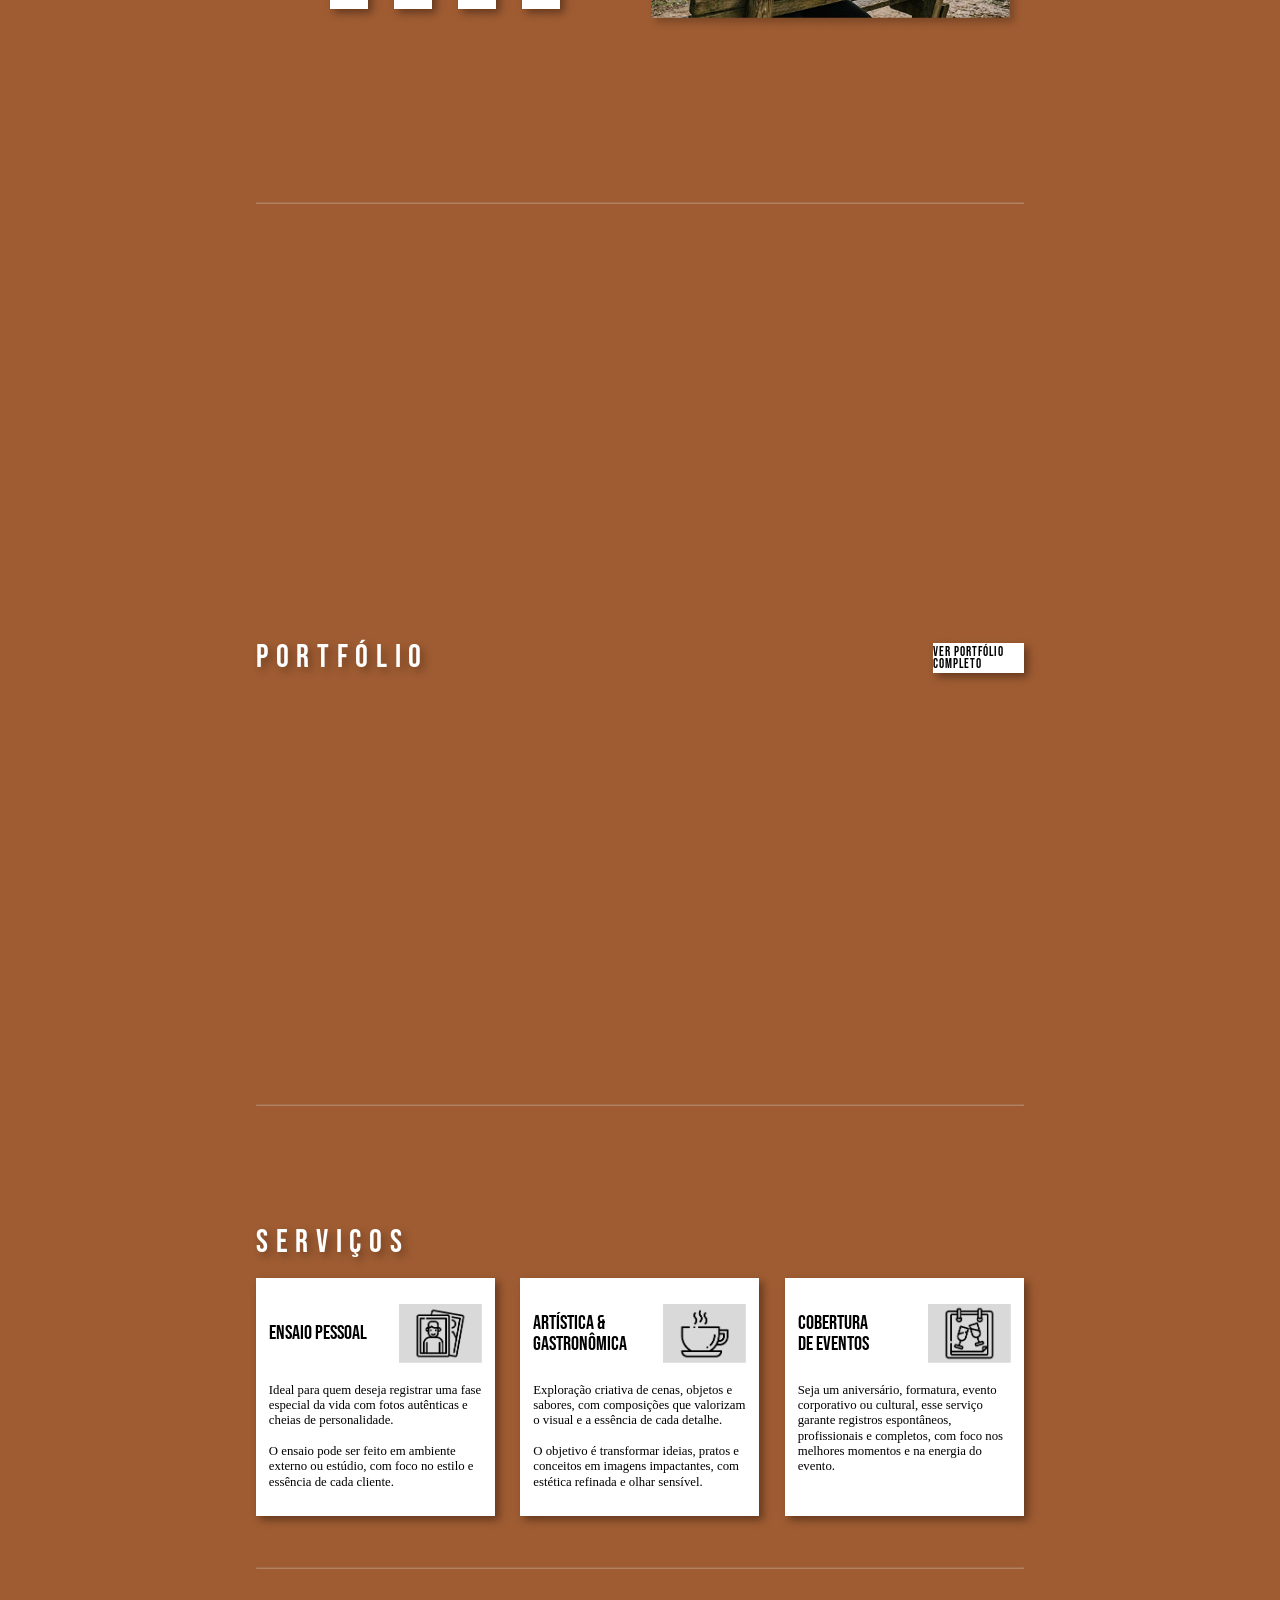
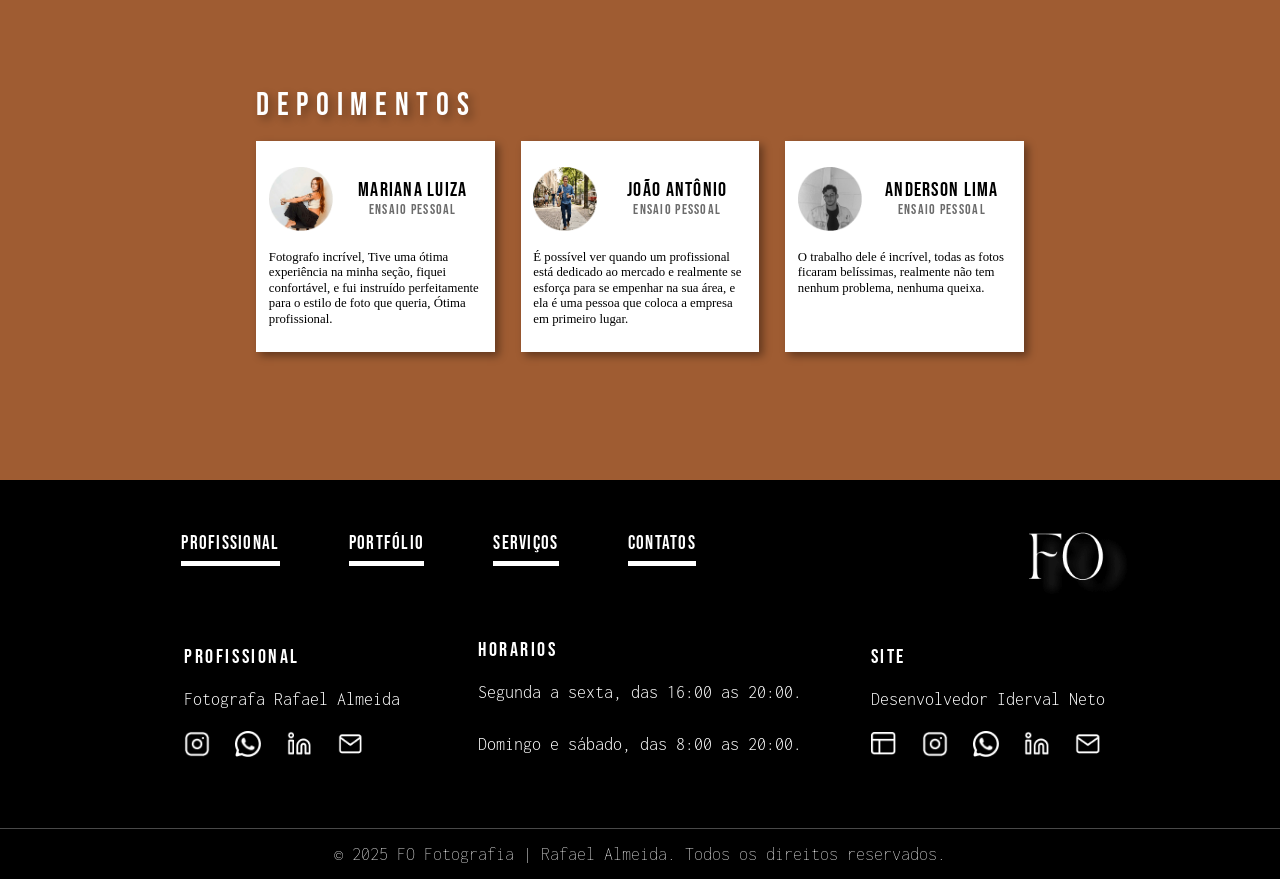
==== commit 324c2d83: "feat: adiciona direcionamento de redes sociais do desenvolvedor" ====
--- a/index.html
+++ b/index.html
@@ -505,7 +505,7 @@
         <p>Desenvolvedor Iderval Neto</p>
         <div class="links-social">
           <a
-            href="#"
+            href="https://iderval-neto-dev.netlify.app"
             title="Site do Desenvolvedor"
             target="_blank"
             rel="noopener noreferrer"
@@ -514,7 +514,7 @@
               alt="icone do Site do Desenvolvedor"
           /></a>
           <a
-            href="#"
+            href="https://www.instagram.com/n3to_00/"
             title="Instagram do Desenvolvedor"
             target="_blank"
             rel="noopener noreferrer"
@@ -523,7 +523,7 @@
               alt="icone do instagram"
           /></a>
           <a
-            href="#"
+            href="https://wa.me/5588981621337"
             title="Whatsapp do Desenvolvedor"
             target="_blank"
             rel="noopener noreferrer"
@@ -532,7 +532,7 @@
               alt="icone do whatsapp"
           /></a>
           <a
-            href="#"
+            href="https://www.linkedin.com/in/iderval-neto/"
             title="Linkedin do Desenvolvedor"
             target="_blank"
             rel="noopener noreferrer"
@@ -541,7 +541,7 @@
               alt="icone do linkedin"
           /></a>
           <a
-            href="#"
+            href="mailto:neto.dev.12@gmail.com"
             title="E-mail do Desenvolvedor"
             target="_blank"
             rel="noopener noreferrer"
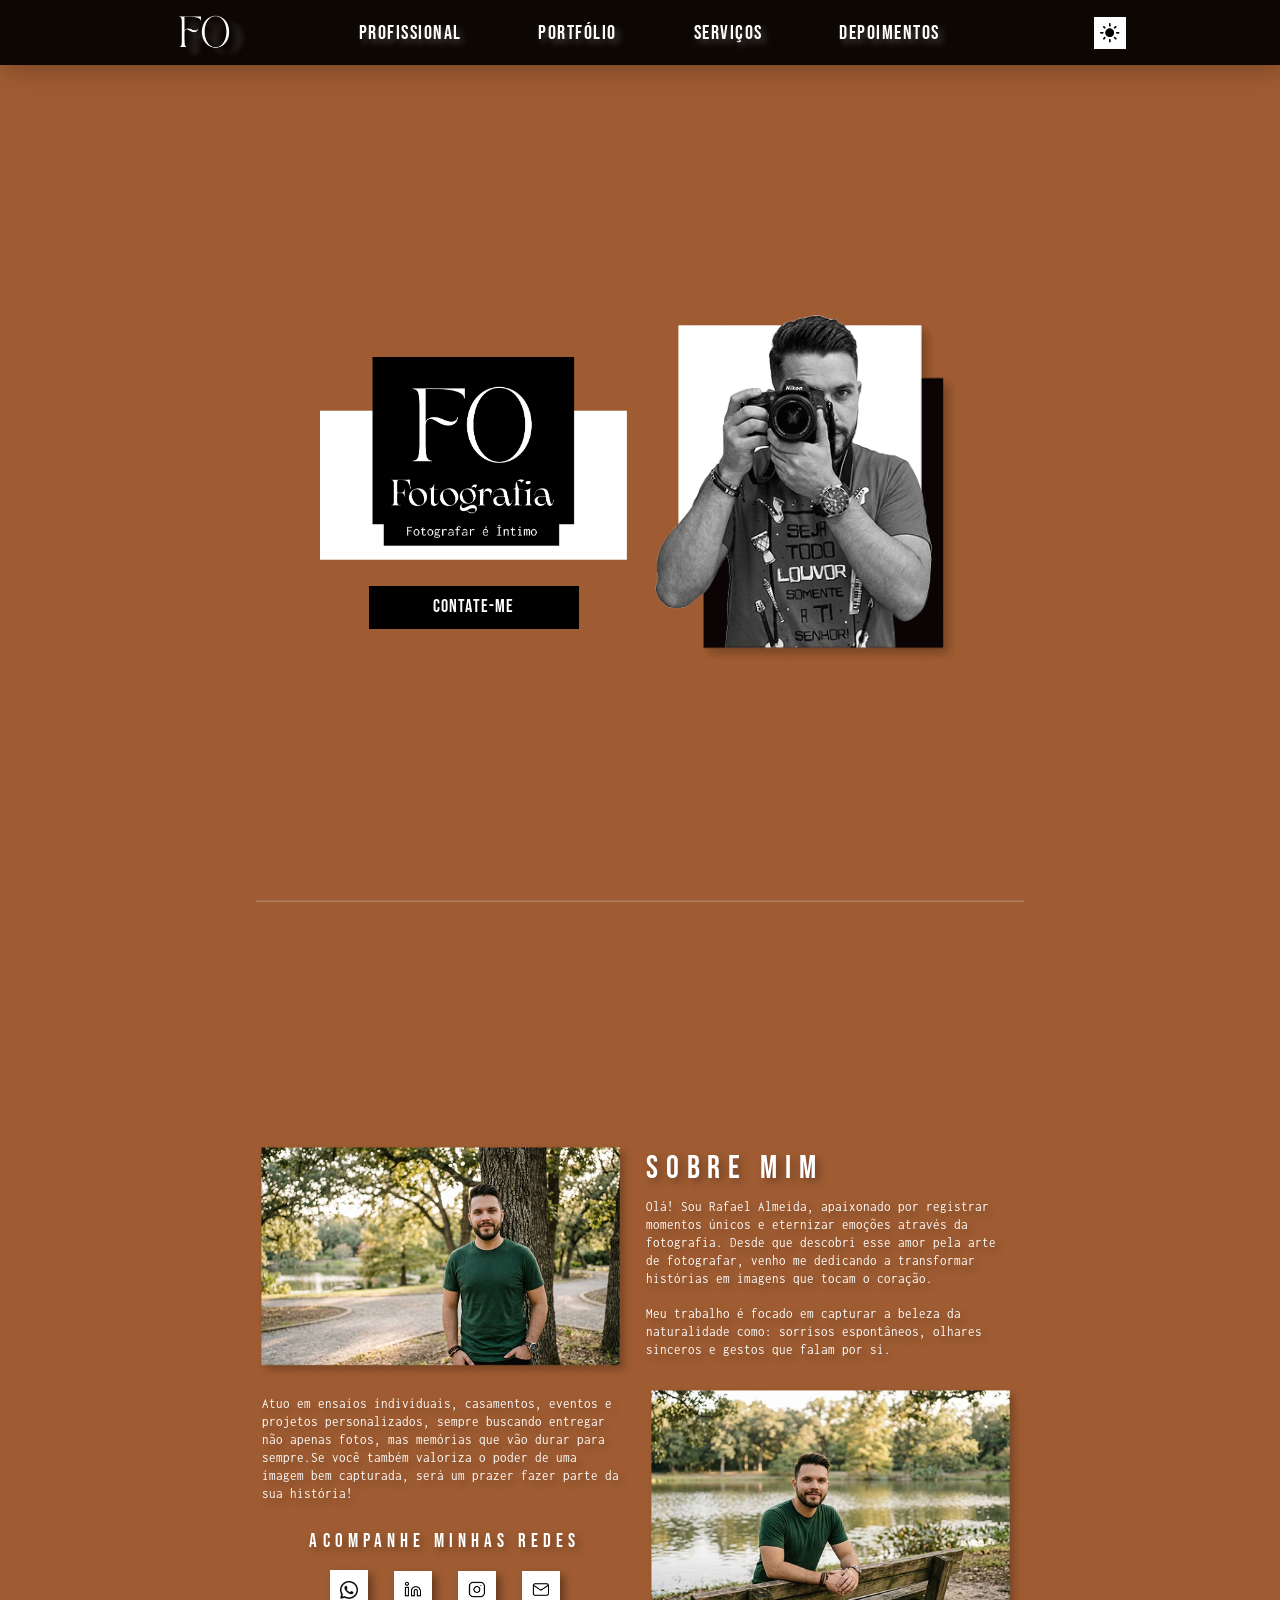
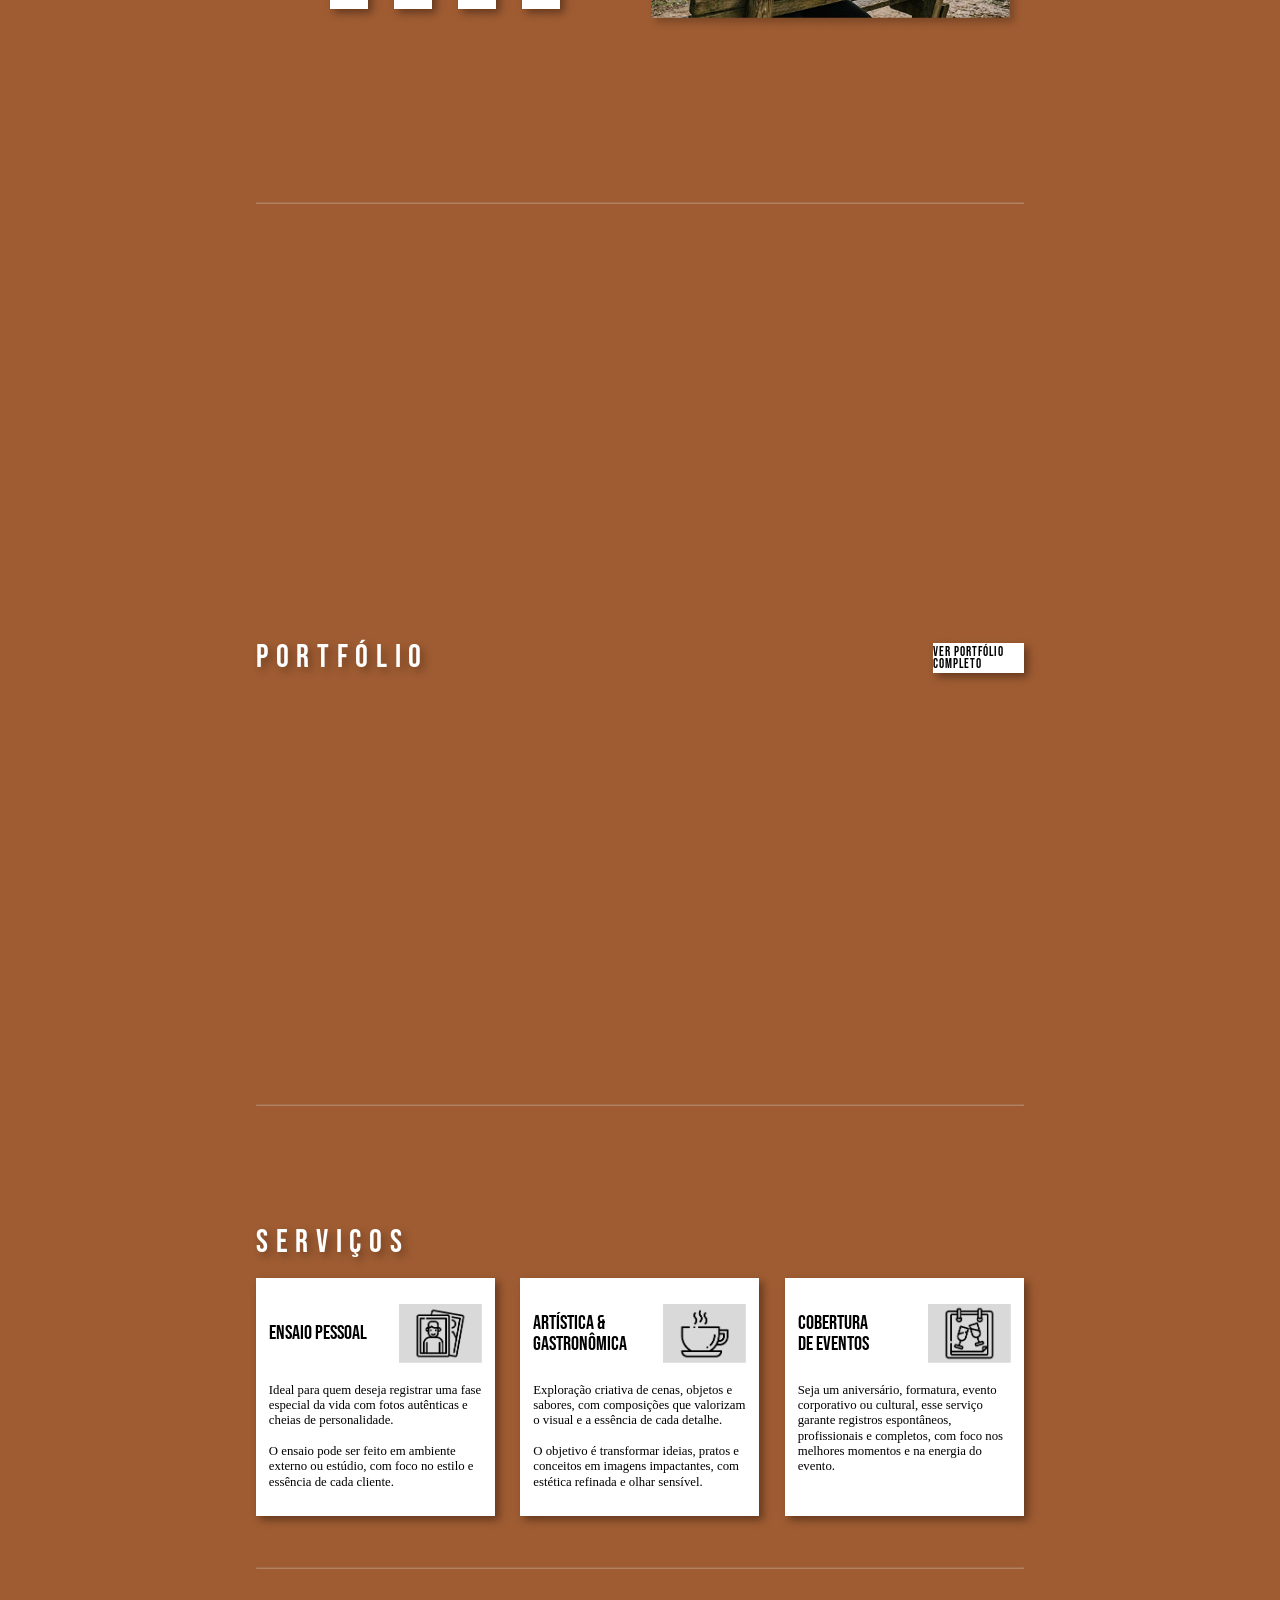
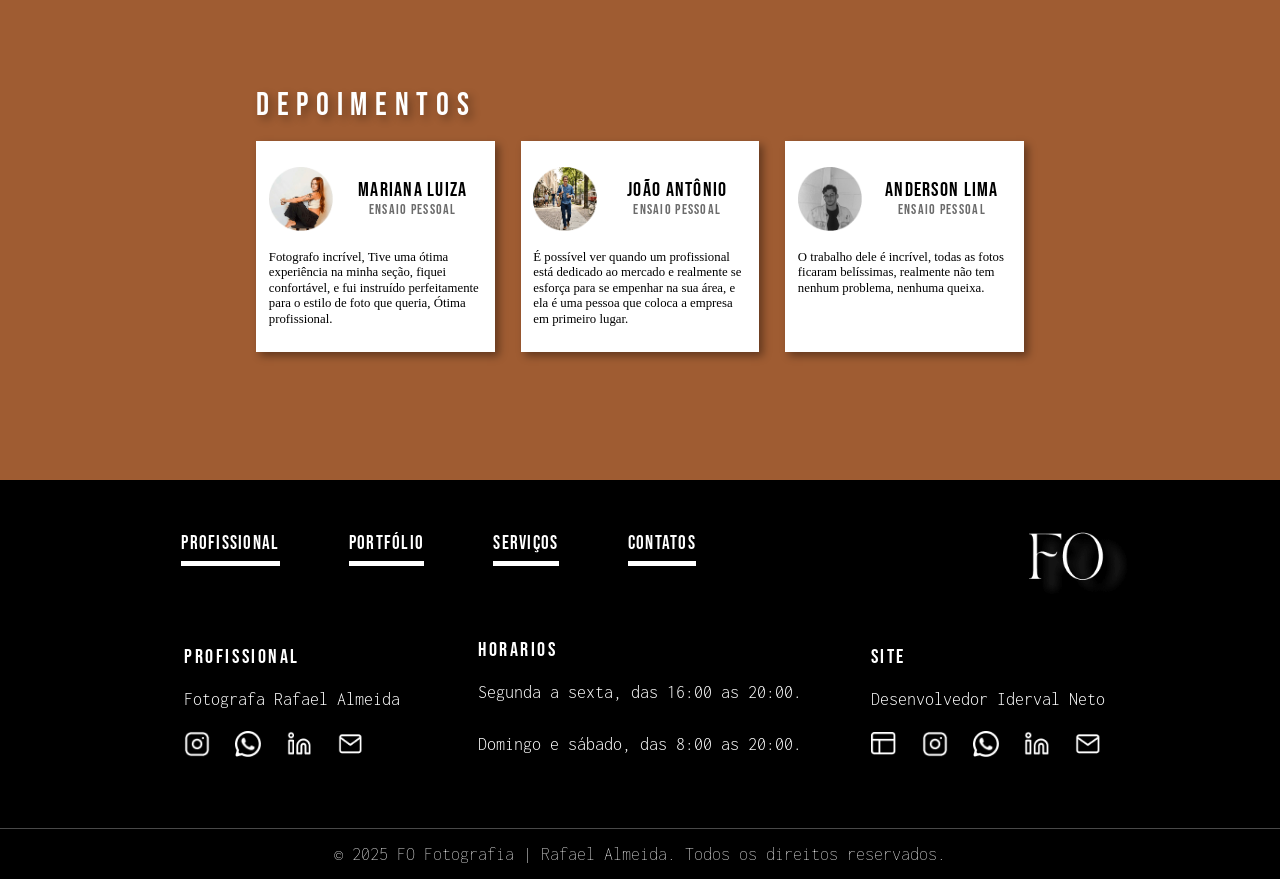
==== commit c5a18f8f: "feat: adiciona animação no header, section profissional, home, about, portfolio e footer" ====
--- a/index.html
+++ b/index.html
@@ -49,7 +49,7 @@
         />
       </button>
 
-      <a href="#home" title="Seção Inicial"
+      <a href="#home" class="logo" title="Seção Inicial"
         ><img
           class="logo-header"
           src="src/img/logo-white.png"
--- a/style/style.css
+++ b/style/style.css
@@ -6,4 +6,5 @@
 @import url(services.css);
 @import url(testimonials.css);
 @import url(footer.css);
+@import url(animation.css);
 @import url(global.css);
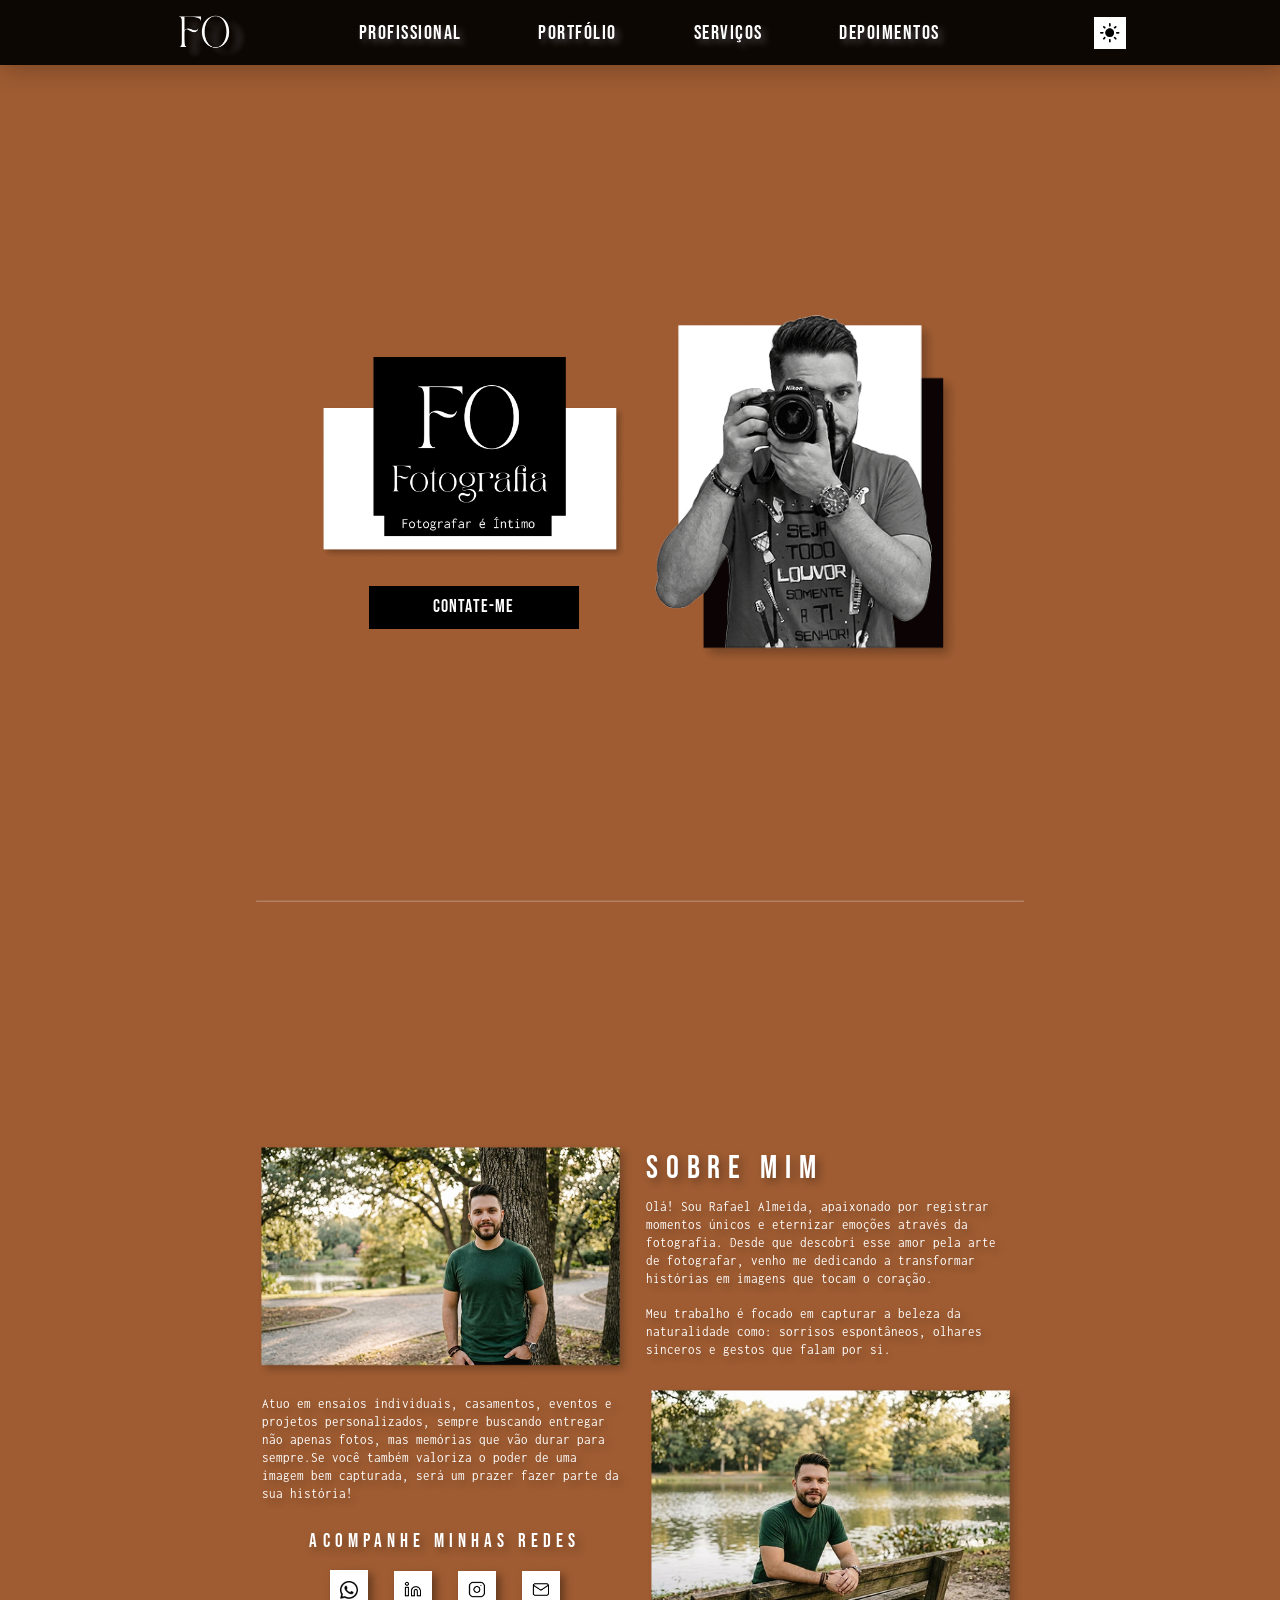
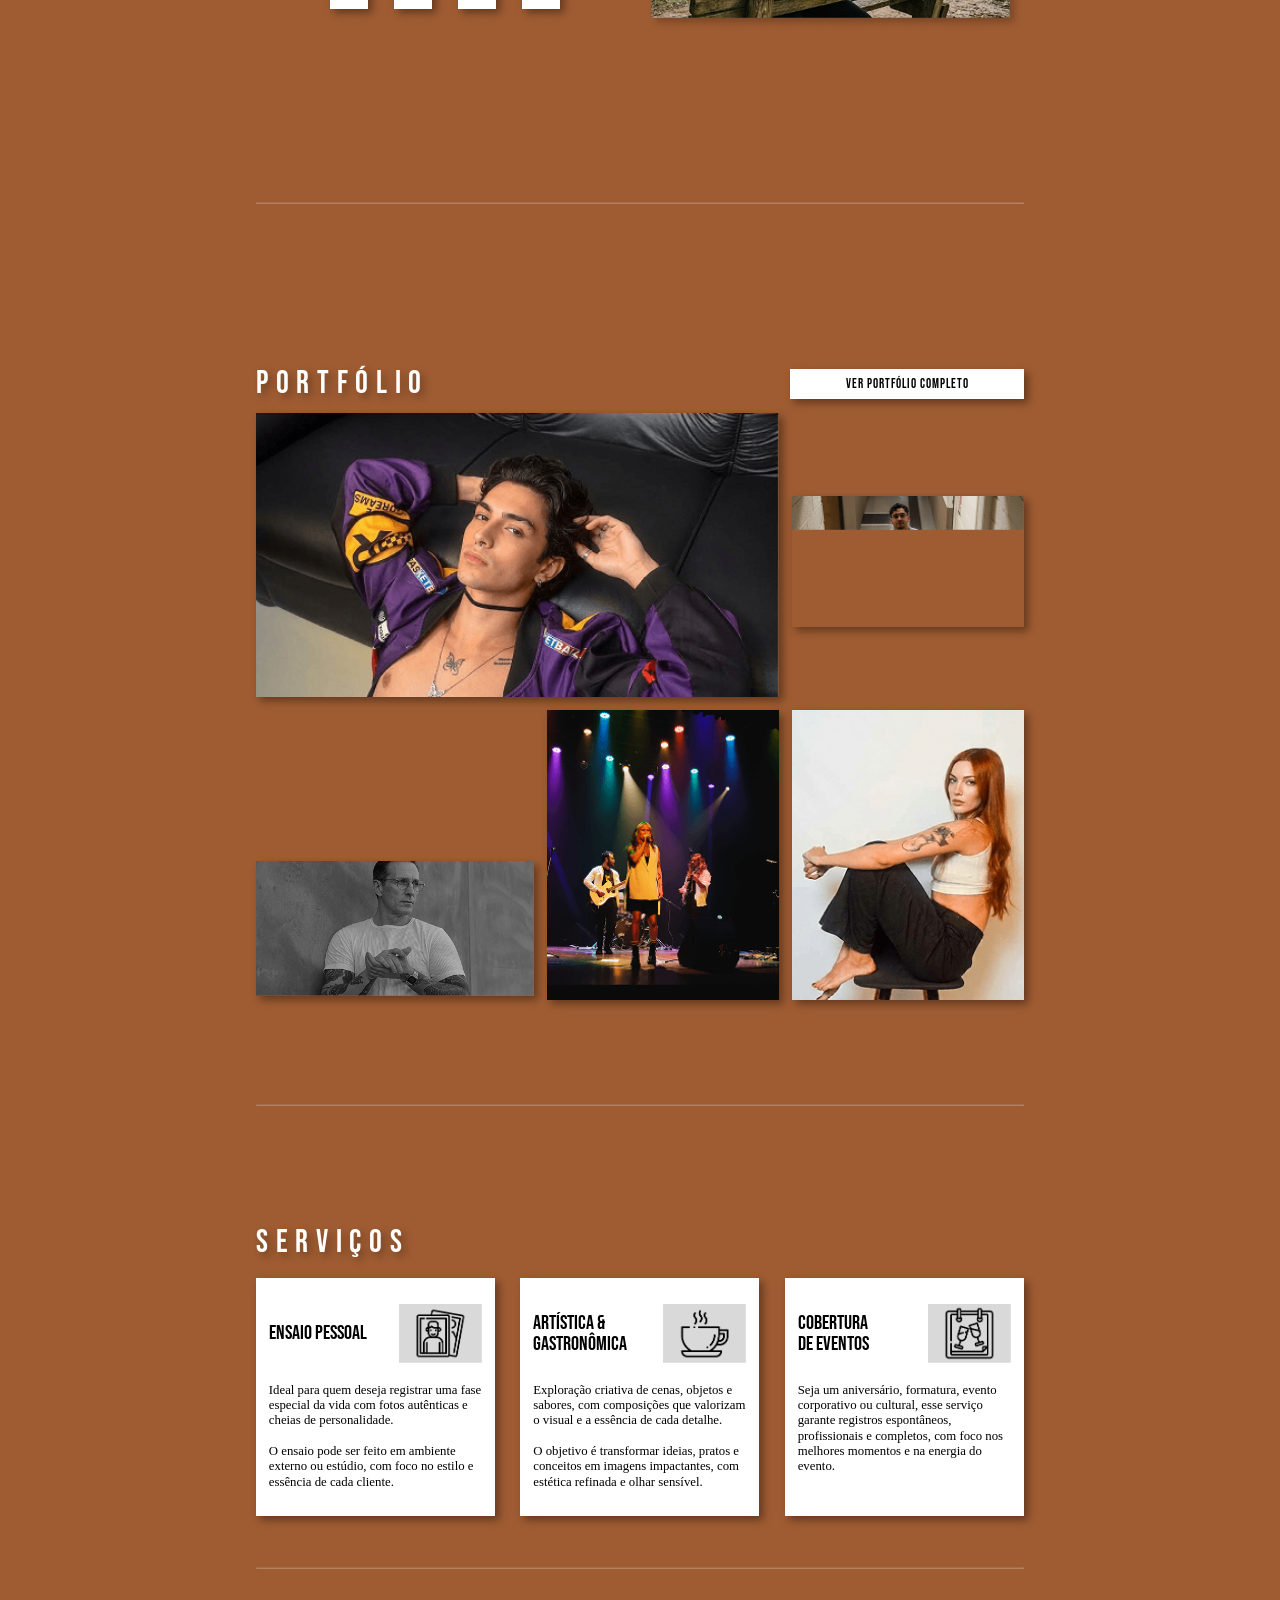
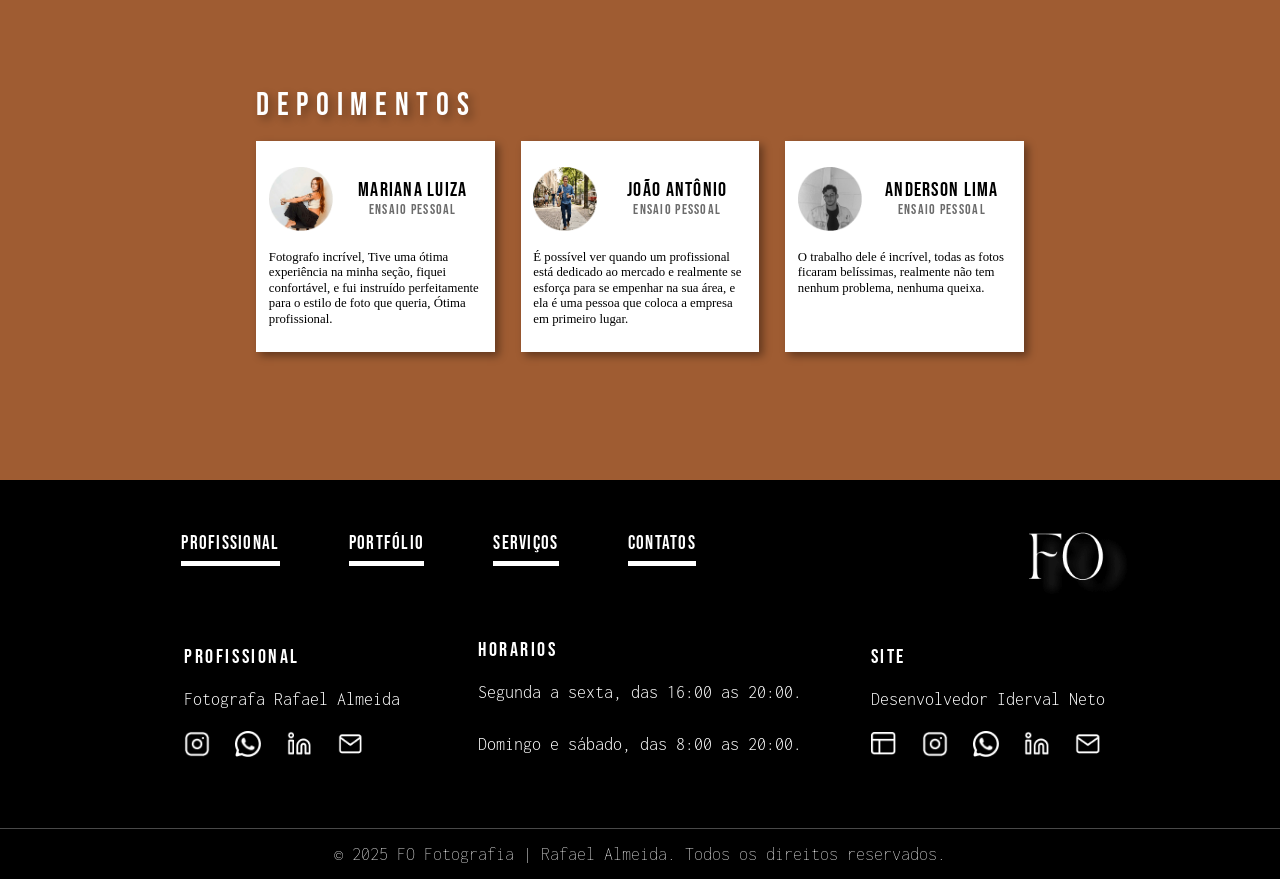
==== commit fe22363f: "feat: adiciona estilo com responsividade ao filtro" ====
--- a/index.html
+++ b/index.html
@@ -60,7 +60,7 @@
         <ul>
           <li><a href="#about" title="Seção Sobre Mim">PROFISSIONAL</a></li>
           <li>
-            <a href="#portfolio" title="Seção de Portifólio">PORTFÓLIO</a>
+            <a href="portfolio.html" title="Seção de Portifólio">PORTFÓLIO</a>
           </li>
           <li><a href="#services" title="Seção de Serviços">SERVIÇOS</a></li>
           <li>
@@ -191,7 +191,7 @@
 
       <hr />
 
-      <section id="portfolio">
+      <section id="portfolio" class="portfolio">
         <div class="container-portfolio">
           <h1 class="title-section">Portfólio</h1>
 
--- a/style/style.css
+++ b/style/style.css
@@ -2,6 +2,7 @@
 @import url(header.css);
 @import url(home.css);
 @import url(about.css);
+@import url(filter.css);
 @import url(portfolio.css);
 @import url(services.css);
 @import url(testimonials.css);
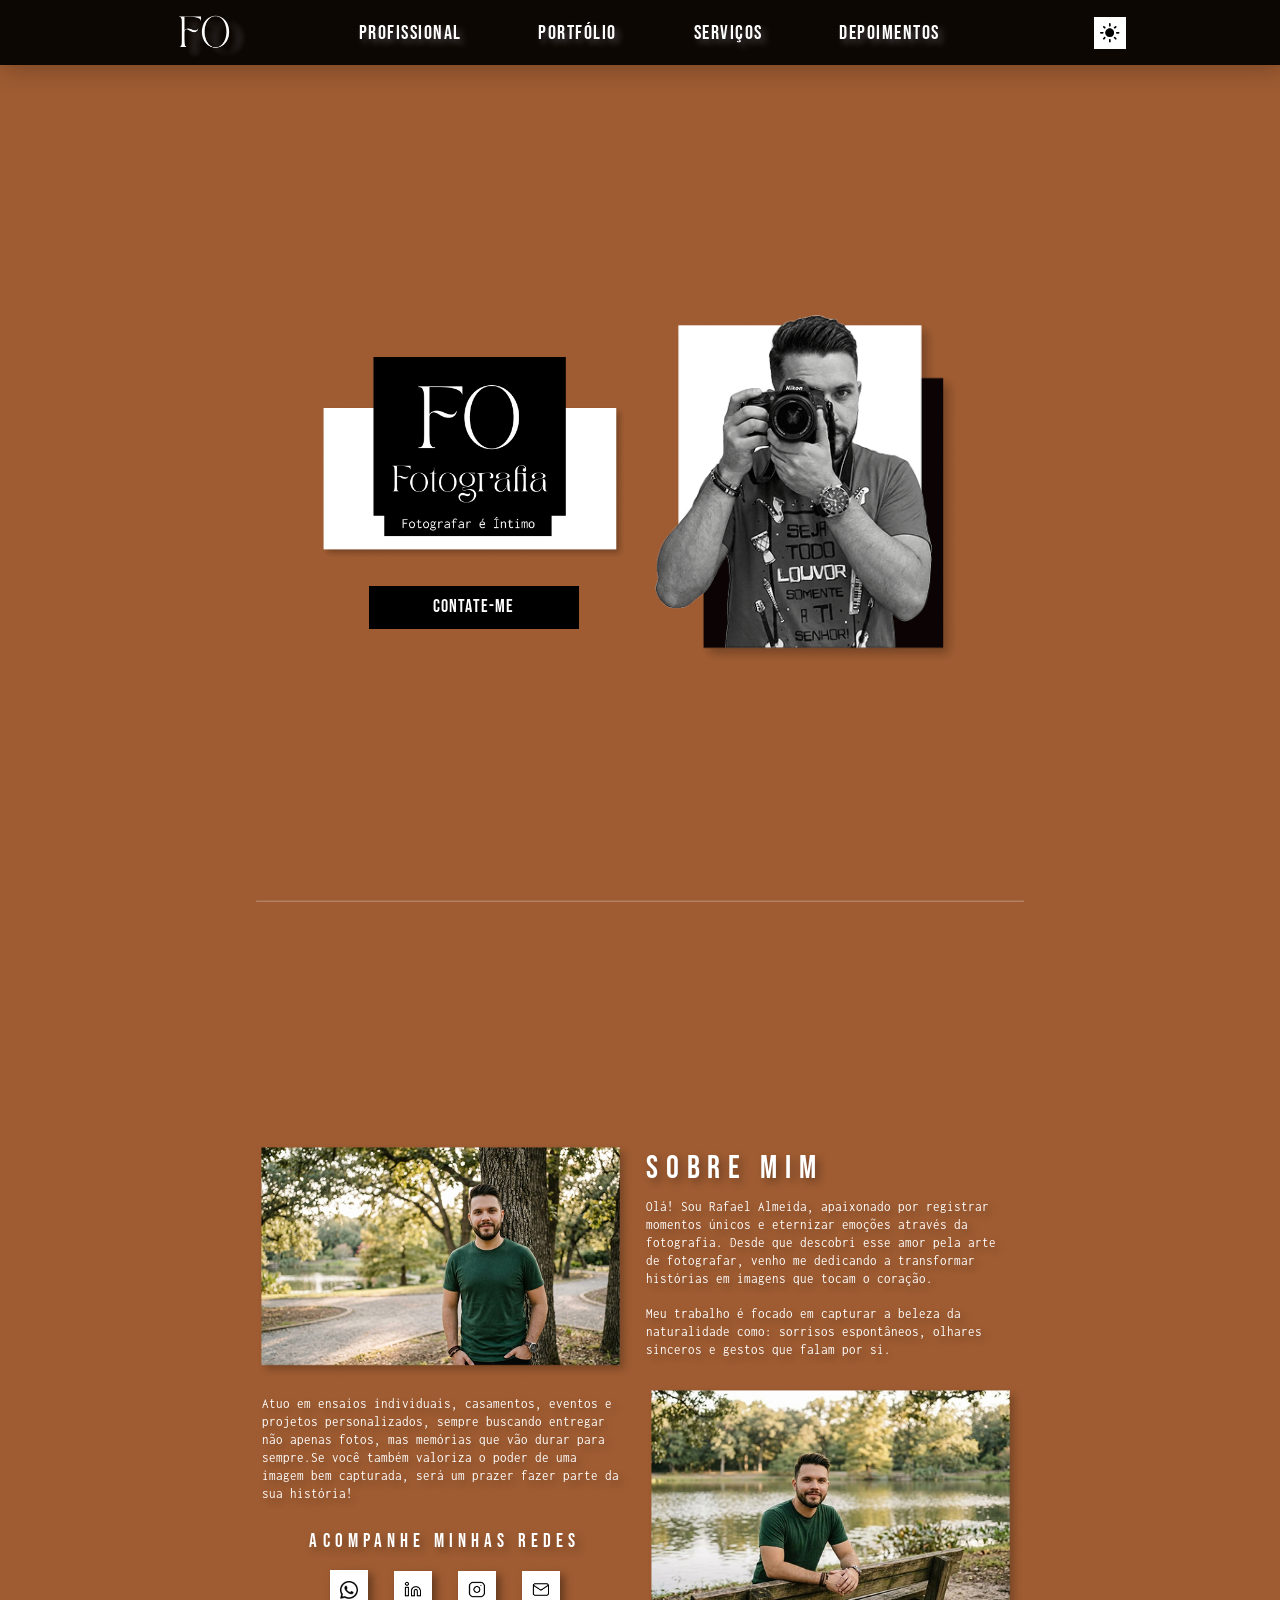
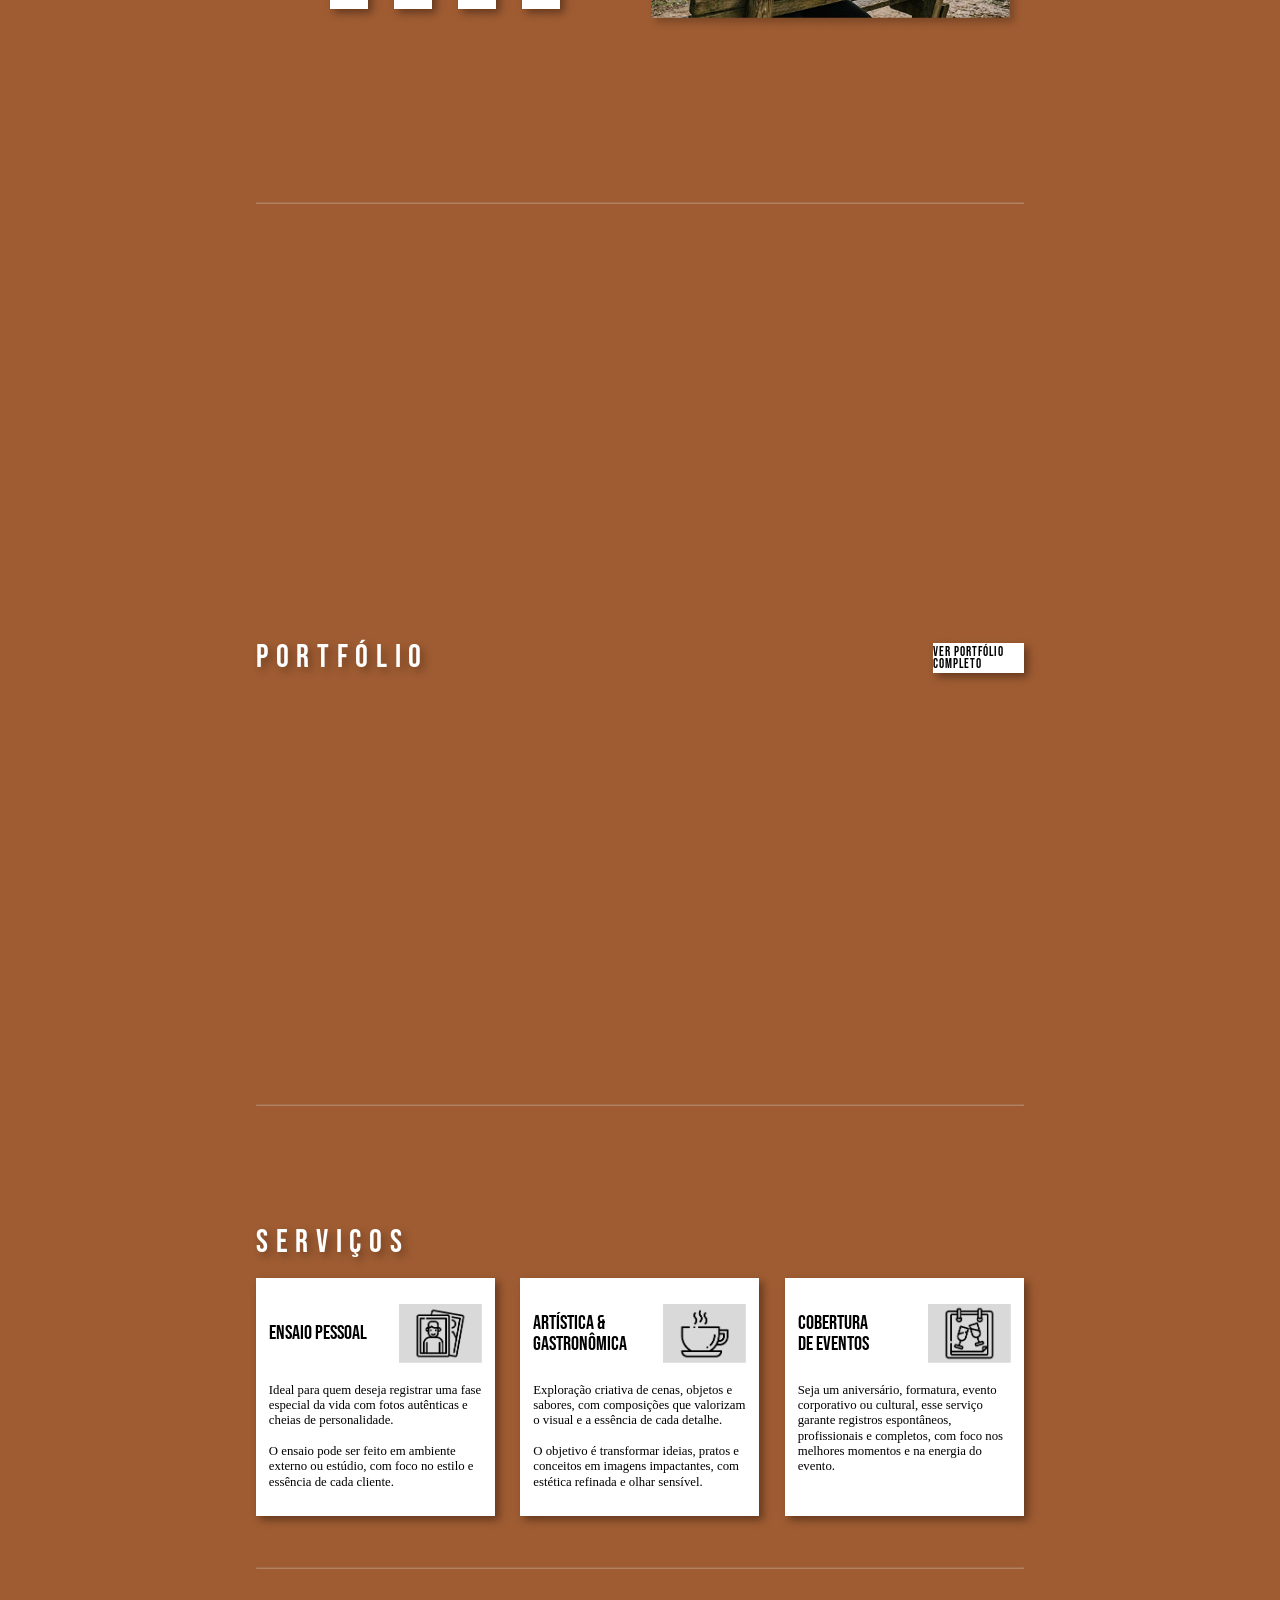
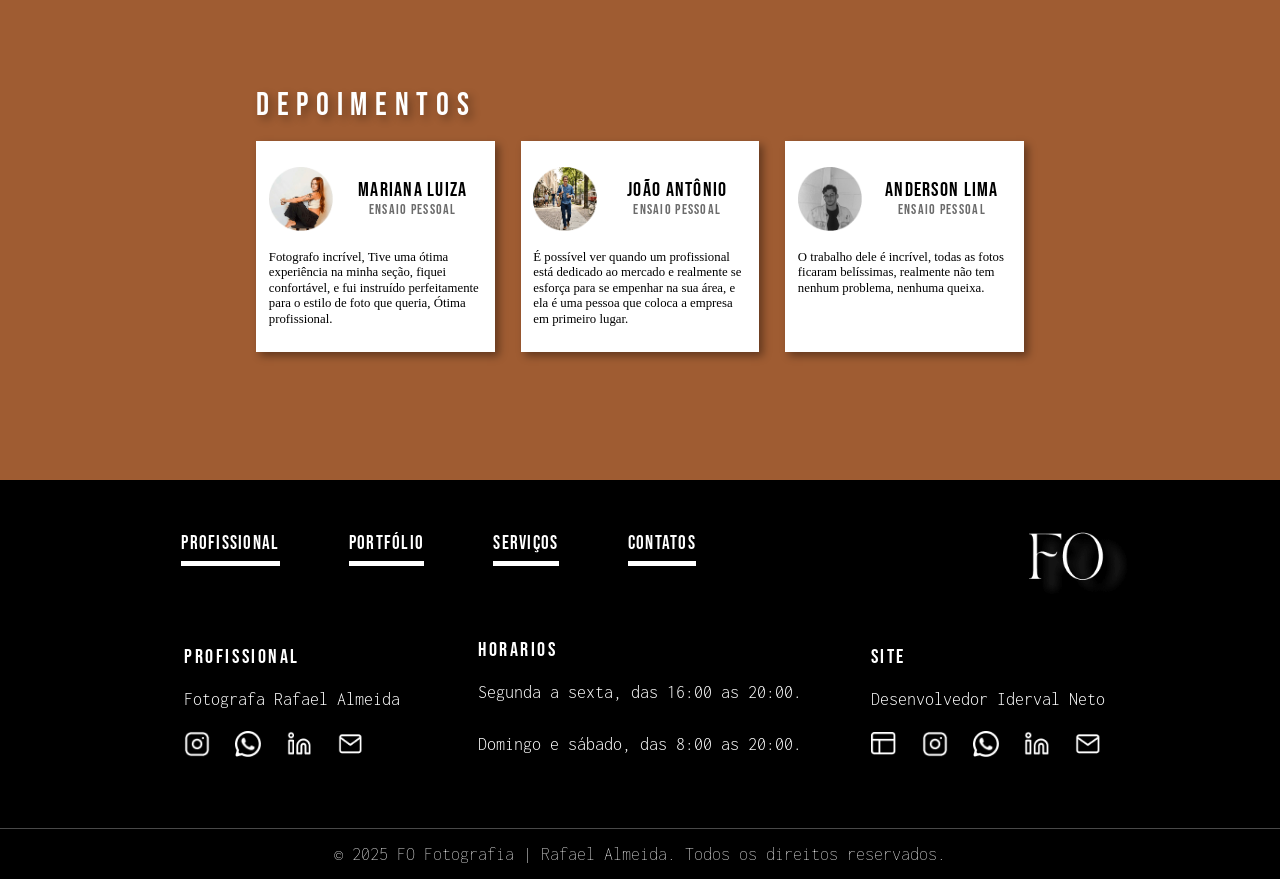
==== commit e7c48bcb: "fix: corrige link do site do desenvolvedor" ====
--- a/index.html
+++ b/index.html
@@ -505,7 +505,7 @@
         <p>Desenvolvedor Iderval Neto</p>
         <div class="links-social">
           <a
-            href="https://iderval-neto-dev.netlify.app"
+            href="https://iderval-neto-dev.vercel.app"
             title="Site do Desenvolvedor"
             target="_blank"
             rel="noopener noreferrer"
